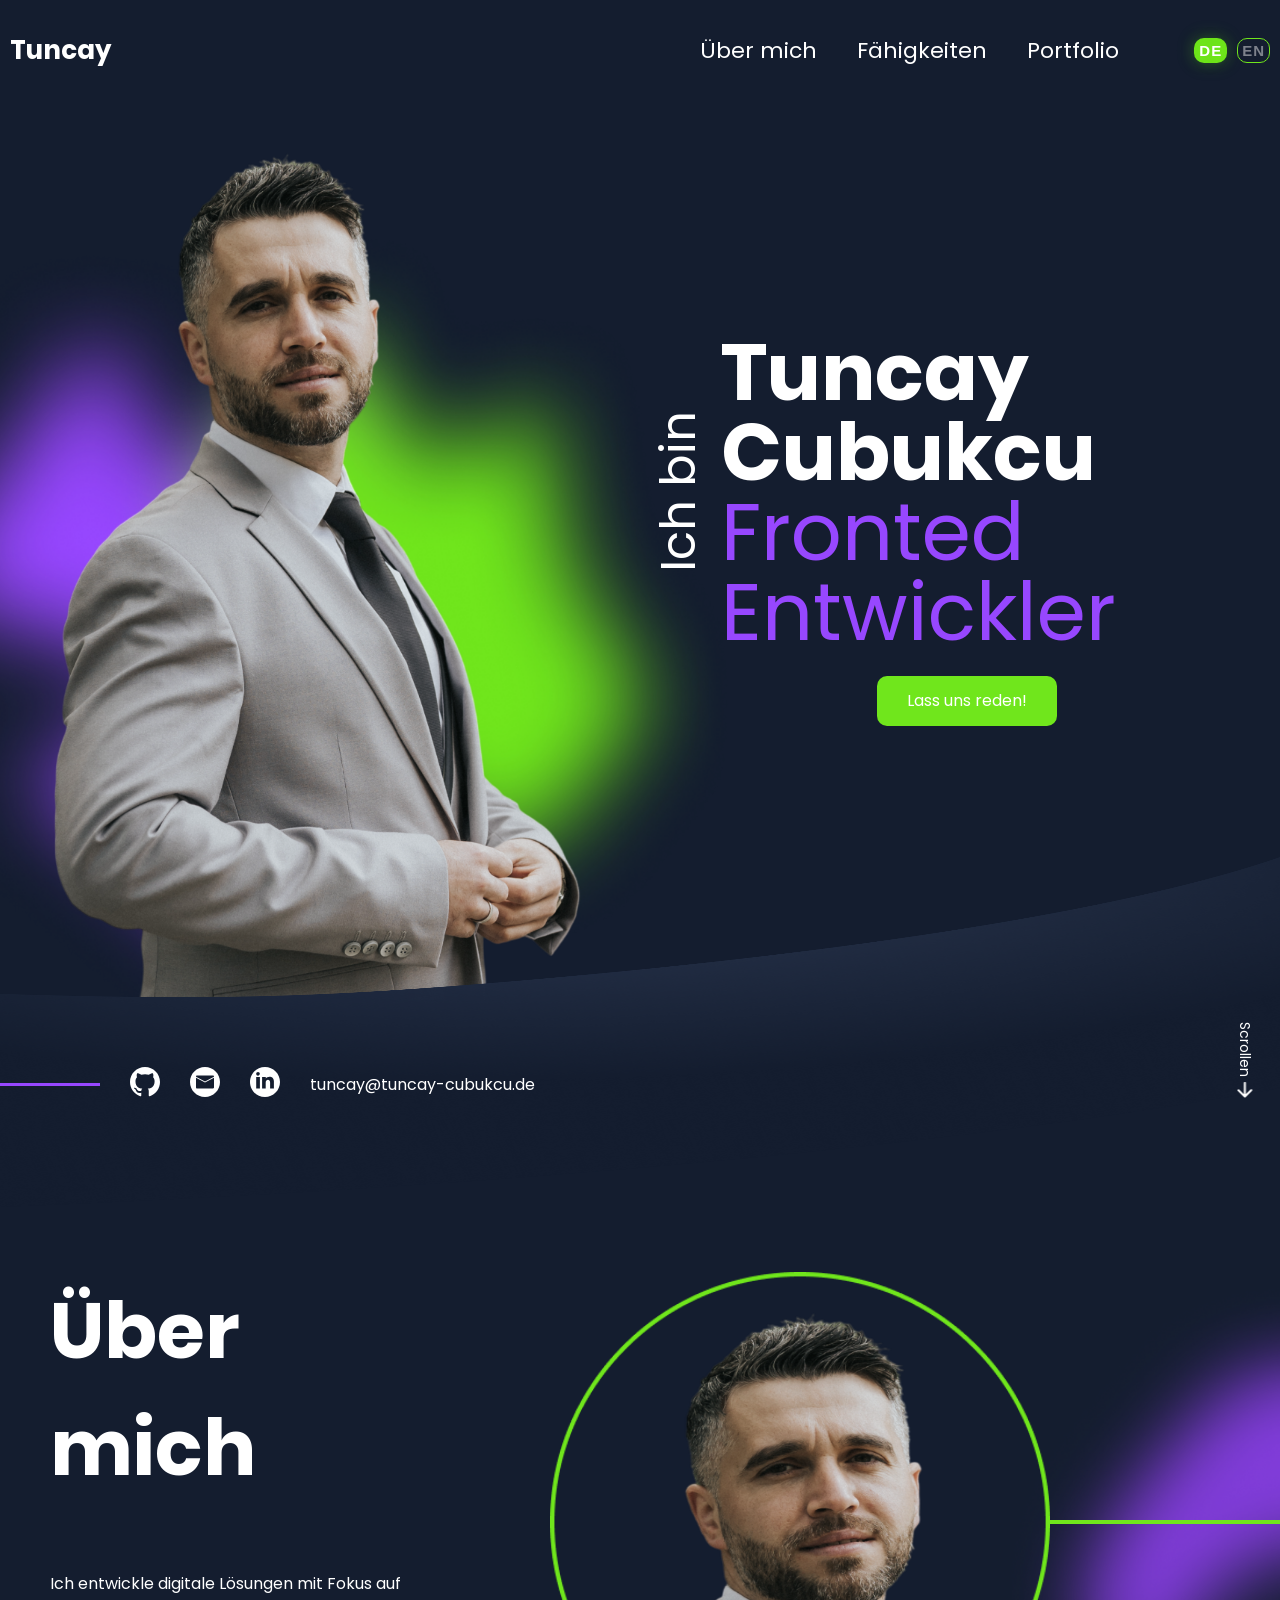
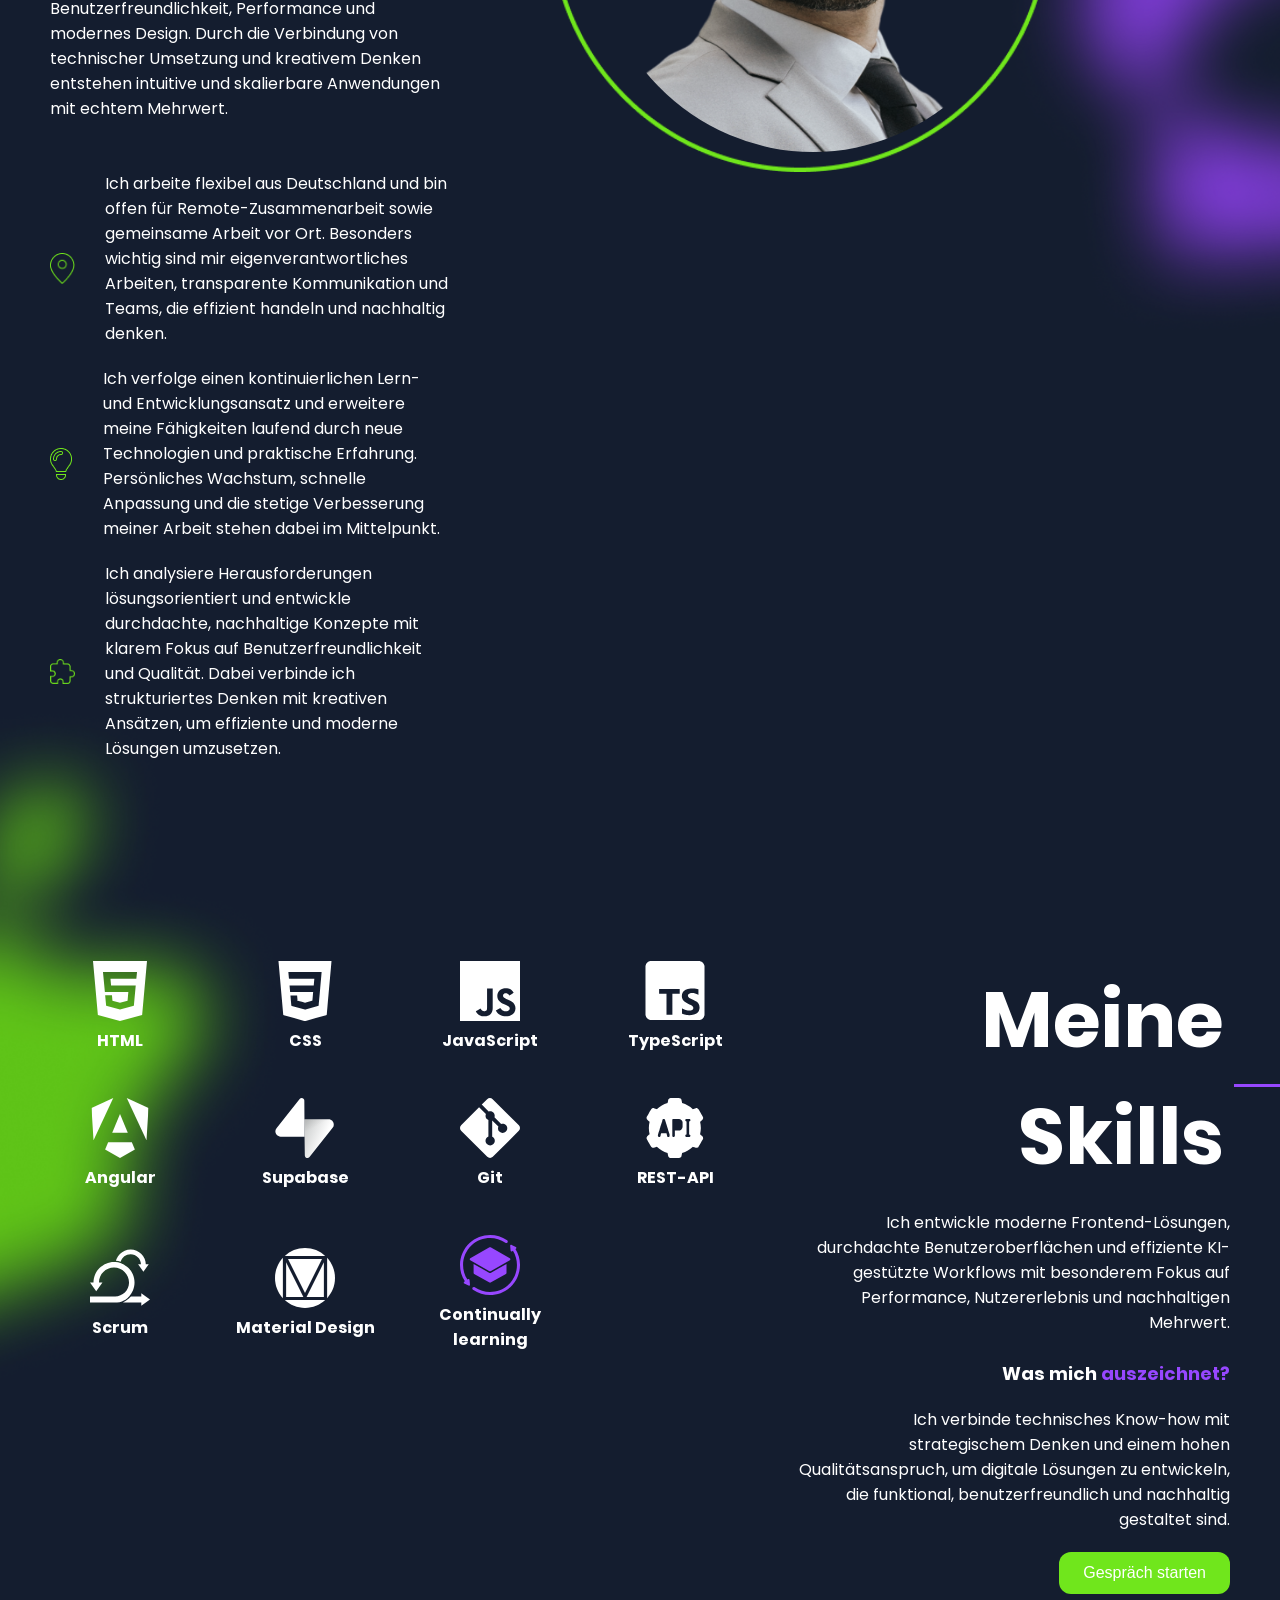
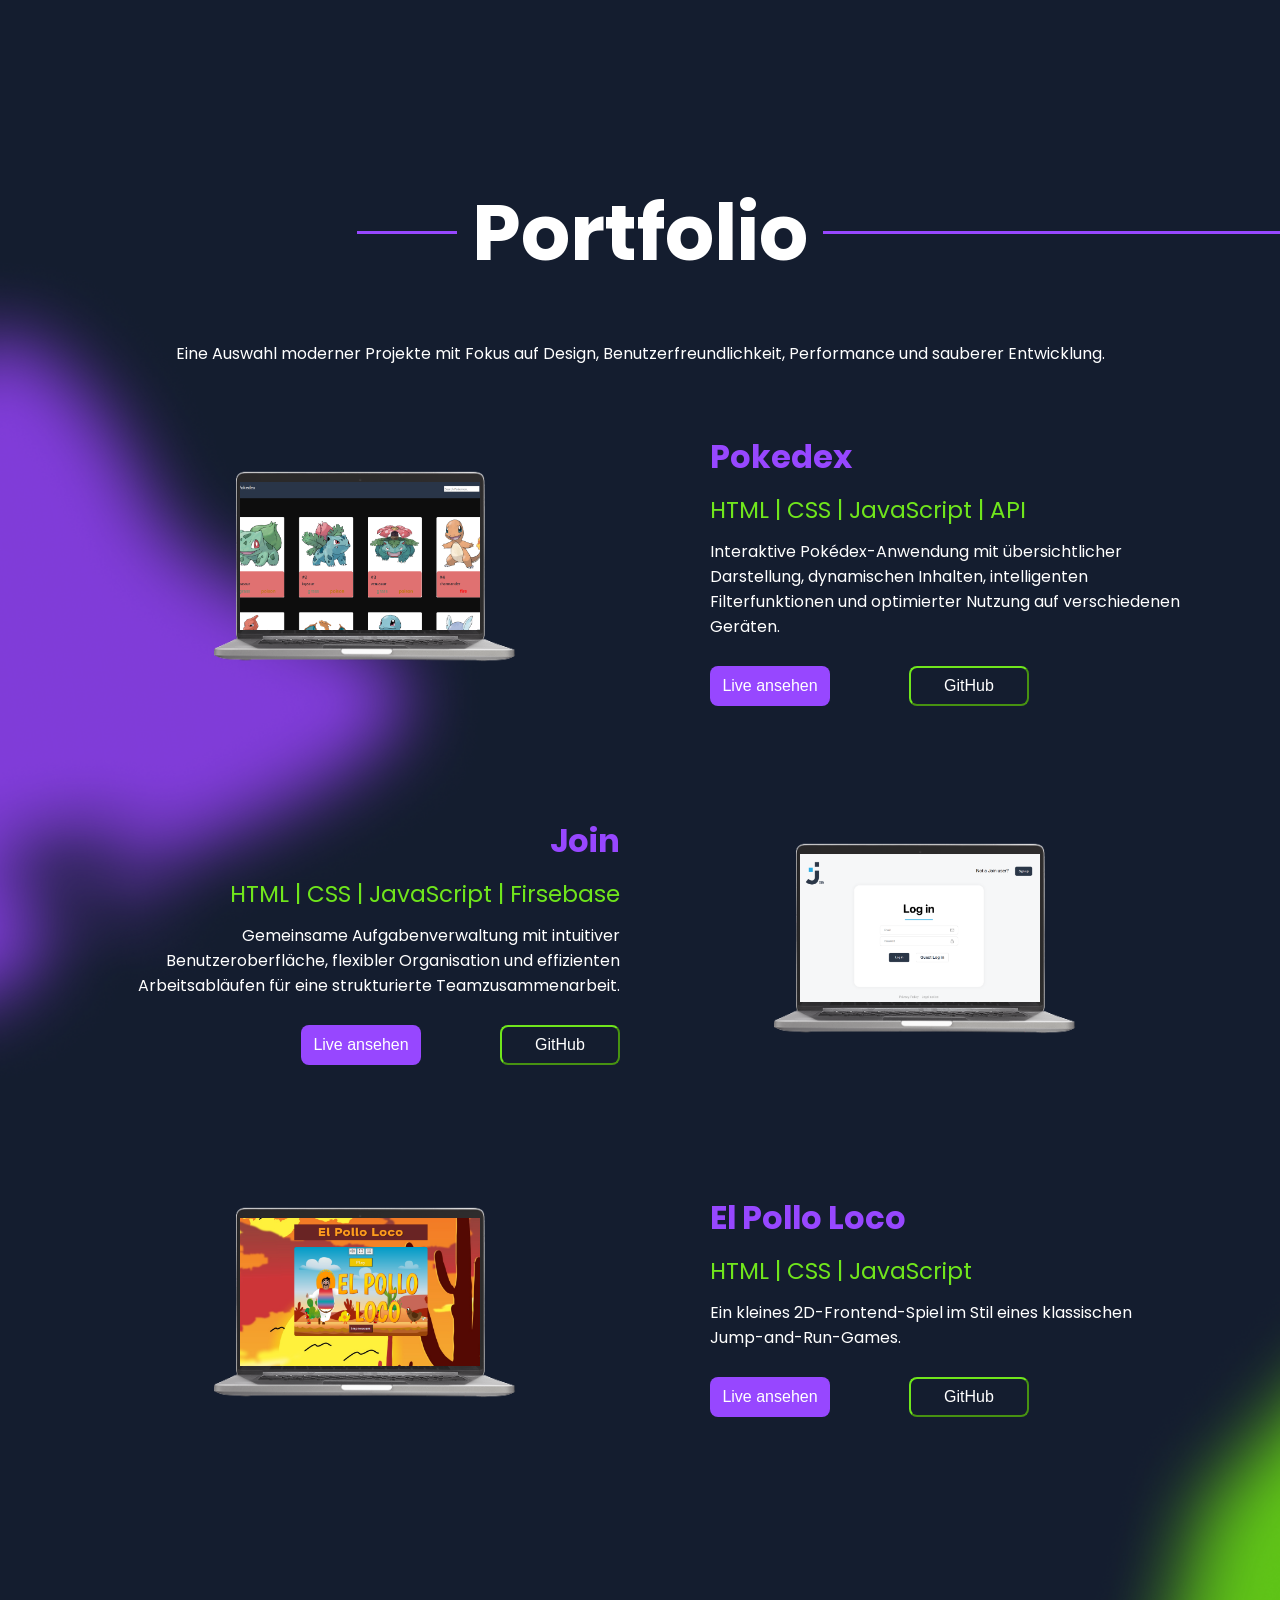
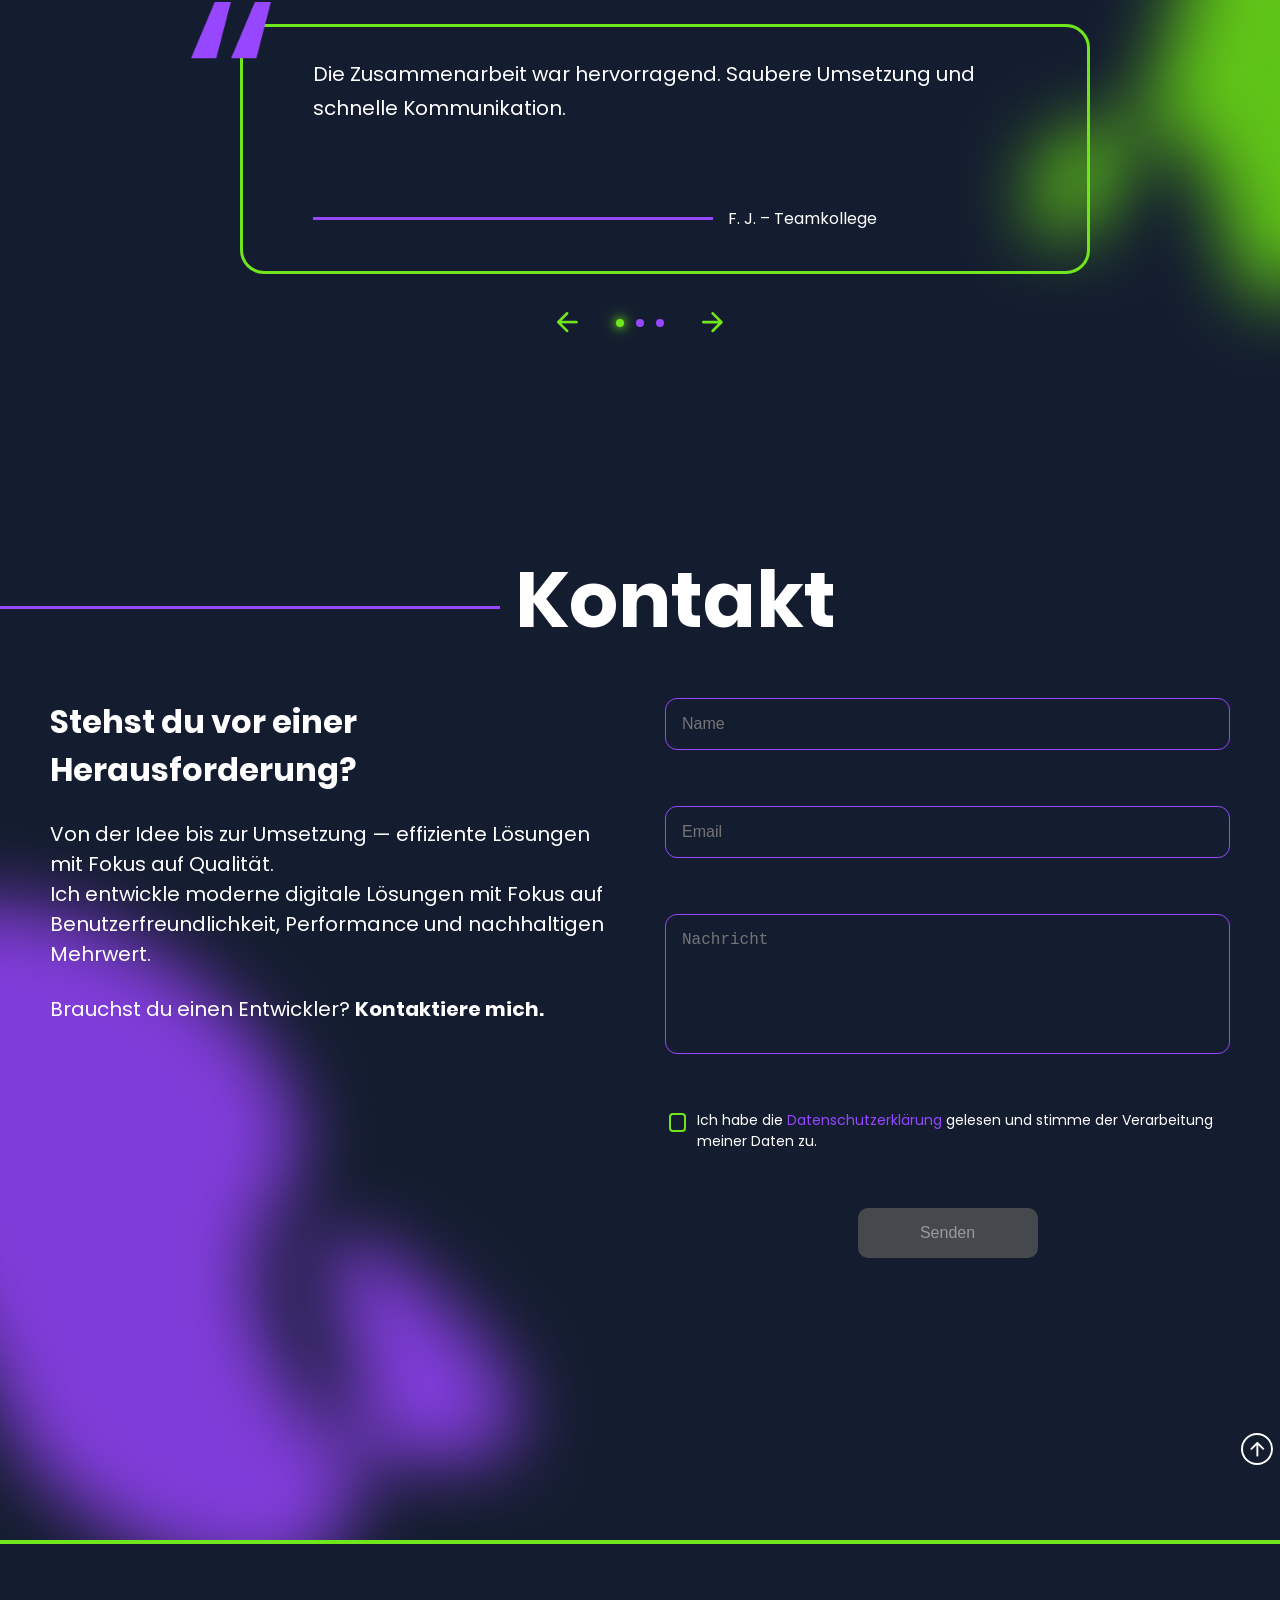
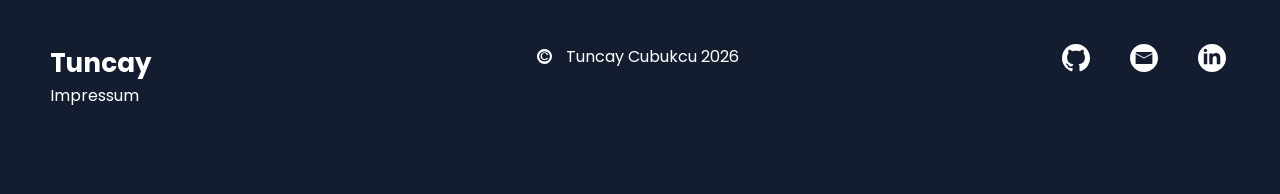
==== index.html @ 68843446 "changed img from png to svg" ====
<!DOCTYPE html>
<html lang="en">
<head>
    <meta charset="UTF-8">
    <meta name="viewport" content="width=device-width, initial-scale=1.0">
    <title>TC | Fronted Developer</title>
    <link rel="icon" href="./assets/img/logo.jpg">
    <link rel="stylesheet" href="./style.css">
    <link rel="stylesheet" href="./css/responsive.css">
    <script src="./script.js" defer></script>
    <script src="./js/validation.js" defer></script>
</head>
<header class="header">
    <div class="layout-first page-no">
        <section class="header-left">
            <a href="/index.html">
                <span href="#main" class="ft-size20">Tuncay</span>
            </a>
        </section>
        <nav class="header-right">
            <ul>
                <li><a data-i18n="nav_about" href="#about"></a></li>
                <li><a data-i18n="nav_skills" href="#skills"></a></li>
                <li><a data-i18n="nav_portfolio" href="#portfolio"></a></li>
            </ul>
            <div class="language-switcher">
                <button class="language-pill is-active" onclick="setLanguage('de', this)" aria-pressed="true">DE</button>
                <button class="language-pill" onclick="setLanguage('en', this)" aria-pressed="false">EN</button>
            </div>
            </nav>
        <nav class="navbar">
            <button class="menu-toggle" id="menuToggle" onclick="openMenu()">☰</button>
        </nav>
        <div class="mobile-menu" id="mobileMenu">
            <button class="close-menu" id="closeMenu" onclick="closeMenu()">✕</button>
            <ul>
                <li><a data-i18n="nav_about" href="#about" onclick="closeMenu()"></a></li>
                <li><a data-i18n="nav_skills" href="#skills" onclick="closeMenu()"></a></li>
                <li><a data-i18n="nav_portfolio" href="#portfolio" onclick="closeMenu()"></a></li>
                <li><a data-i18n="nav_contact" href="#contact" onclick="closeMenu()"></a></li>
                <div class="language-switcher-overlay">
                    <button class="lang-text is-active switcher-menu" onclick="setLanguage('de', this)" aria-pressed="true">DE</button>
                    <span class="lang-sep">/</span>
                    <button class="lang-text switcher-menu" onclick="setLanguage('en', this)" aria-pressed="false">EN</button>
                </div>
            </ul>
        </div>
    </div>
</header>

<body>
    <main id="main">
        <div class="layout-first">
            <section>
                <section id="main" class="first-page">
                    <section class="first-content">
                        <div class="image-wrapper">
                            <img class="my-image front-image" src="./assets/about/potrait.png" alt="background-img">
                        </div>
                    </section>
                    <section class="main-text">
                        <h1 class="first-page-h1">
                            <span class="part1" data-i18n="hero_intro"></span>
                            <div class="main-right">
                            <span class="part2">Tuncay Cubukcu</span>
                            <span class="part3" data-i18n="hero_text"></span>
                            </div>
                        </h1>
                        <div class="display">
                            <a href="#contact" data-i18n="button_talk" class="button display-flex"></a>
                        </div>
                    </section>
                </section>
                <section class="references-line layout-page">
                    <div class="left-side display-flex gap30">
                        <div class="line"></div>
                            <a href="https://github.com/TuncCuDev" title="GitHub - TuncCuDev">
                                <img src="./assets/icon/github-img.svg" alt="GitHub Profil">
                            </a>  
                            <a href="mailto:tuncay@tuncay-cubukcu.de" title="E-Mail an Tuncay">
                                <img src="./assets/icon/mail.img.svg" alt="E-Mail Icon">
                            </a>
                            <a href="https://www.linkedin.com/in/tuncay-cu-89078a415/?skipRedirect=true" title="LinkedIn - Tuncay Cu">
                                <img src="./assets/icon/linkdein.svg" alt="LinkedIn Profil">
                            </a>
                            <p class="white text">tuncay@tuncay-cubukcu.de</p>
                        </div>
                    <a class="scroll-down white">
                        <span data-i18n="scroll_text"></span>
                        <img class="background-shadow" src="./assets/icon/scroll-down.png" alt="Background-image">
                    </a>
                </section>
            </section>
            <section id="next-section" class="next-pages">
                 <img class="pages-img" src="./assets/img/Shadows.png" alt="background-images">
                 <div class="layout-page">
                    <section id="about" class="second-page">
                        <section>
                            <h1 class="headline white" data-i18n="about_me"></h1>
                            <div class="display-flex">
                                <span class="about-span white padding-bt" data-i18n="about_me_text"></span>
                            </div>
                            <div class="display-flex gap30">
                                <img class="about-img" src="./assets/icon/location.png" alt="">
                                <span class="about-span white" data-i18n="about_me_location"></span>
                            </div>
                            <div class="display-flex gap30">
                                <img class="about-img" src="./assets/icon/idee.png" alt="">
                                <span class="about-span white" data-i18n="about_me_workflow"></span>
                            </div>
                            <div class="display-flex gap30">
                                <img class="about-img" src="./assets/icon/problem.png" alt="">
                                <span class="about-span white" data-i18n="about_me_purpose"></span>
                            </div>
                        </section>
                        <section class="second-right">
                            <div class="about-profil">
                                <img class="circle" src="./assets/img/ellipse.png" alt="">
                                <img class="circle potrait-img" src="./assets/about/potrait.2.png" alt="">
                                <img class="width150" src="./assets/img/line for profil.png" alt="">
                            </div>
                        </section>
                    </section>
                    <section id="skills" class="third-page">
                        <section class="image-container">
                            <div class="display-column">
                                <img src="./assets/icon/html14.Icons.svg" alt="HTML-Icon">
                                <span class="icon-span">HTML</span>
                            </div>
                            <div class="display-column">
                                 <img src="./assets/icon/cssLogo.svg" alt="CSS-Icon">
                                 <span class="icon-span">CSS</span>
                            </div>
                            <div class="display-column">
                                <img src="./assets/icon/jsLogo.svg" alt="JS-Icon">
                                <span class="icon-span">JavaScript</span>
                            </div>
                            <div class="display-column">
                                <img src="./assets/icon/typescript.Icons.svg" alt="TypeScript-Icon">
                                <span class="icon-span">TypeScript</span>
                            </div>
                            <div class="display-column">
                                <img src="./assets/icon/angular.Icons.svg" alt="Angular-Icon">
                                <span class="icon-span">Angular</span>
                            </div>
                            <div class="display-column">
                                <img src="./assets/icon/supabase.Icons.svg" alt="Supabase-Icon">
                                <span class="icon-span">Supabase</span>
                            </div>
                            <div class="display-column">
                                <img src="./assets/icon/git.svg" alt="Git-Icon">
                                <span class="icon-span">Git</span>
                            </div>
                            <div class="display-column">
                                <img src="./assets/icon/api.svg" alt="API-Icon">
                                <span class="icon-span">REST-API</span>
                            </div>
                            <div class="display-column">
                                <img src="./assets/icon/scrum.svg" alt="Scrum-Icon">
                                <span class="icon-span">Scrum</span>
                            </div>
                            <div class="display-column">
                                <img src="./assets/icon/materialdesign.svg" alt="Material-Icon">
                                <span class="icon-span">Material Design</span>
                            </div>
                            <div class="display-column no-hover tooltip-item">
                                <img src="./assets/icon/continuer.svg" alt="Cont.-Icon">
                                <span class="icon-span">Continually learning</span>
                                <div class="tooltip-bubble">Aktuell lerne ich React</div>
                            </div>
                        </section>
                        <section class="third-page-right">
                            <div class="skills-container">
                                <h1 class="white skills" data-i18n="my-skills"></h1>
                                <div class="line skills-line"></div>
                            </div>
                            <div class="skills-description project-rights padding">
                                <span class="white project-rights" data-i18n="skills"></span>
                            </div>
                            <div class="skills-box">
                                <div class="container">    
                                    <div class="skill-container">
                                        <span class="white container-first-span" data-i18n-html="skills_question"><span class="violet-color"></span></span>
                                        <span class="white" data-i18n="skills_box"></span>
                                        <button class="green skills-btn white" data-i18n="skills_button" onclick="scrollToContact()"></button>
                                    </div>
                                </div>
                            </div>
                        </section>
                    </section>
                <section id="portfolio" class="fourd-page white">
                    <div class="text-align-center">
                        <div class="grid padding-bt">
                            <div class="line-one"></div>
                            <h1 class="portfolio-subtitle text-align-center">Portfolio</h1>
                            <div class="line-right"></div>
                        </div>
                        <div class="pd-25">
                            <span data-i18n="portfolio_title">Eine Auswahl moderner Projekte mit Fokus auf Design, Benutzerfreundlichkeit, Performance und sauberer Entwicklung.</span>
                        </div>
                    </div>
                    <div class="projects-container">
                        <div class="project-card">
                            <div class="project-left laptop">
                                <img class="laptop-frame" src="./assets/img/laptop.png" alt="Laptop">
                                <img class="laptop-screen project-img" src="./assets/img/pokedex.png" alt="Pokedex-Image">
                            </div>
                            <div class="project-right padding-lt50">
                                <h2 class="violet-color ft-size32">Pokedex</h2>
                                <p class="greenc ft-size23 text-center">HTML | CSS | JavaScript | API</p>
                                <p class="text-center" data-i18n="pokedex_description"></p>
                                <div class="project-buttons">
                                    <a class="padding-right75" href="https://pokedex.tuncay-cubukcu.de/">
                                        <button class="violet button-size border-none white" data-i18n="live_preview"></button>
                                    </a>
                                    <a href="https://github.com/TuncCuDev/projekt-pokedexapi">
                                        <button class="button-size white github-bt">GitHub</button>
                                    </a>
                                </div>
                            </div>
                        </div>
                        <div class="project-card row-reverse project-rights">
                            <div class="project-left laptop">
                                <img class="laptop-frame" src="./assets/img/laptop.png" alt="Laptop">
                                <img class="laptop-screen project-img" src="./assets/img/join.png" alt="Join-Image">
                            </div>
                            <div class="project-right padding-rt50;">
                                <h2 class="violet-color ft-size32">Join</h2>
                                <p class="text-center-re greenc ft-size23">HTML | CSS | JavaScript | Firsebase </p>
                                <p class="text-center-re" data-i18n="join_description"></p>
                                <div class="project-buttons">
                                    <a class="padding-right75" href="https://join.tuncay-cubukcu.de/">
                                        <button class="violet button-size border-none white" data-i18n="live_preview"></button>
                                    </a>
                                    <a href="https://github.com/TuncCuDev/Join" class="no-padding">
                                        <button class="button-size white github-bt">GitHub</button>
                                    </a>
                                </div>
                            </div>
                        </div>
                        <div class="project-card">
                            <div class="project-left laptop">
                                <img class="laptop-frame" src="./assets/img/laptop.png" alt="Laptop">
                                <img class="laptop-screen project-img" src="./assets/img/elpolloloco.png" alt="El-Pollo-Loco-Image">
                            </div>
                            <div class="project-right padding-lt50">
                                <h2 class="violet-color ft-size32">El Pollo Loco</h2>
                                <p class="greenc ft-size23 text-center">HTML | CSS | JavaScript</p>
                                <p class="text-center" data-i18n="pollo_loco_description"></p>
                                <div class="project-buttons">
                                    <a class="padding-right75" href="https://el-pollo-loco.tuncay-cubukcu.de/">
                                        <button class="violet button-size border-none white" data-i18n="live_preview"></button>
                                    </a>
                                    <a href="https://github.com/TuncCuDev/El-Pollo-Loco">
                                        <button class="button-size white github-bt">GitHub</button>
                                    </a>
                                </div>
                            </div>
                        </div>
                    </div>
                </section>
                <section class="testimonial-section">
                    <div class="testimonial-box">
                    <img src="./assets/img/“.png" alt="" class="quote-icon">
                    <p id="testimonialText" class="testimonial-text"></p>
                    <div class="display-start">
                        <div class="line-box"></div>
                        <div id="testimonialAuthor" class="testimonial-author"></div>
                    </div>
                </div>
                <div class="testimonial-navigation">
                    <img src="./assets/icon/arrow_back.png" class="arrow-btn" onclick="prevTestimonial()" aria-label="Vorherige Bewertung" alt="arrow-icon">
                    <div class="dots">
                        <span class="dot active" onclick="showTestimonial(0)"></span>
                        <span class="dot" onclick="showTestimonial(1)"></span>
                        <span class="dot" onclick="showTestimonial(2)"></span>
                    </div>
                    <img src="./assets/icon/arrow_forward.png" class="arrow-btn" onclick="nextTestimonial()" alt="arrow-icon">
                </div>

                </section>
                <section id="contact" class="five-page">
                    <div class="display-flex-start margin-left25">
                        <div class="line width"></div>
                        <h1 class="white pd-right20" data-i18n="contact_title"></h1>
                    </div>
                    <section class="contact-container">
                        <div class="contact-left white">
                            <div class="flex-direction">
                                <span class="contact-span" data-i18n="contact_title1"></span> 
                            </div>
                            <br>
                            <span class="contact-span-answer" data-i18n-html="contact_description"><br></span>
                            <br>
                            <br>
                            <span class="contact-span-answer" data-i18n-html="contact_me"><span class="large-size"></span> </span>
                        </div>
                        <div class="contact-right">
                            <form class="contact-form" id="contactForm" novalidate>
                                <input id="name" type="text" placeholder="Name" oninput="validateForm()" required>
                                <span id="nameError" class="error-message"></span>
                                <input id="email" type="email" placeholder="Email" oninput="validateForm()" required>
                                <span id="emailError" class="error-message"></span>
                                <textarea id="message" data-i18n-placeholder="message_placeholder" placeholder="Nachricht" oninput="validateForm()" required></textarea>
                                <span id="messageError" class="error-message"></span>
                                <div class="checkbox-container white">
                                    <input type="checkbox" class="checkbox-design" id="privacy" required onchange="validateForm()" aria-label="Datenschutzerklärung zustimmen" title="Datenschutzerklärung zustimmen">
                                        <label class="privacy" for="privacy">
                                            <span data-i18n="privacy_text_part1"></span>
                                            <a href="./html/datenschutz.html" class="privacy-link" data-i18n="privacy_text"></a>
                                            <span data-i18n="privacy_text_part2"></span>
                                        </label>
                                </div>
                                <span id="privacyError" class="error-message"></span>
                                <div class="display-flex">
                                    <button id="submitBtn" class="button disabled" type="submit" title="Senden" aria-label="Senden" data-i18n="contact_button">Senden</button>
                                </div>       
                            </form>     
                        </div>  
                    </section>            
                </section>
                <div class="scroll-top" onclick="scrollToTop()">
                    <img src="./assets/icon/scroll-up.svg" alt="Nach oben">
                </div>
            </section> 
            </div>
            <div id="toast" class="toast" data-i18n="toast_message"></div> 
        </div>
    </main>

    <footer class="white footer-line">
        <div class="layout-page">
            <div class="footer">
                <div class="footer-left">
                    <div>
                        <span class="left-ft">Tuncay</span>
                    </div>
                    <a href="./html/impressum.html" class="white impressum-link d_none_re" data-i18n="legal_notice"></a>
                </div>
                <div class="footer-center">
                    <div class="copyright-circle">©</div>
                    <span class="white">Tuncay Cubukcu 2026</span>
                </div>
                <div class="footer-right">
                    <a href="https://github.com/TuncCuDev" title="GitHub - TuncCuDev" aria-label="GitHub - TuncCuDev">
                        <img src="./assets/icon/github-img.svg" alt="GitHub icon">
                    </a>  
                    <a href="mailto:tuncay@tuncay-cubukcu.de" title="Send email" aria-label="Send email">
                        <img src="./assets/icon/mail.img.svg" alt="Email icon">
                    </a>
                    <a href="https://www.linkedin.com/in/tuncay-cu-89078a415/?skipRedirect=true" title="LinkedIn - Tuncay Cubukcu" aria-label="LinkedIn - Tuncay Cubukcu">
                        <img src="./assets/icon/linkdein.svg" alt="LinkedIn icon">
                    </a>
                </div>
                <div>
                    <a href="./html/impressum.html" class="white impressum-link display_re" data-i18n="legal_notice"></a>
                </div>
            </div>
        </div>
    </footer>   
</body>
</html>
---- style.css ----
@font-face {
    font-family: 'Poppins';
    src: url('./assets/fonts/Poppins-Regular.ttf') format('truetype');
    font-weight: 400;
    font-style: normal;
}

@font-face {
    font-family: 'Poppins';
    src: url('./assets/fonts/Poppins-Bold.ttf') format('truetype');
    font-weight: 700;
    font-style: normal;
}

* {
    box-sizing: border-box;
}

html, body {
    font-family: 'Poppins', sans-serif;
    font-weight: 400;
    margin: 0;
    padding: 0;
    width: 100%;
    scroll-behavior: smooth;
}

body.no-scroll {
    overflow: hidden;
}

.page-wrapper {
    width: 100%;
    max-width: 1440px;
    margin: 0 auto;
    padding: 0 32px;
    box-sizing: border-box;
}

.header {
    background-color: #141D2F;
    position: sticky;
    top: 0;
    width: 100%;
    z-index: 1000;
    height: 100px;
    display: flex;
}

.header-left {
    color: white;
    font-weight: bold;
}

.ft-size20 {
    font-size: 26px;
    transition: all 0.2s ease;
}

.ft-size20:hover {
    cursor: pointer;
    transform: scale(1.1);
    opacity: 0.8;
}

.header-right ul{
    display: flex;
    justify-content: space-evenly;
    gap: 40px;
    list-style: none;
}

a {
    color: #FFFFFF;
    font-size: 14px;
    text-decoration: none !important;
}

.header-right a {
    font-size: 22px;
}

.language-switcher {
    display: flex;
    align-items: center;
    gap: 10px;
}

.nav-link.active {
    color: #3DCFB6; 
}

.language-pill {
    padding: 3px 4px;
    border-radius: 10px;
    border: 1px solid #70E61C;
    background: rgb(20 29 47);
    color: rgba(255,255,255,0.45);
    font-size: 15px;
    font-weight: 700;
    letter-spacing: 1px;
    cursor: pointer;
    transition: all 0.3s ease;

}

.language-pill:hover {
    border-color: rgba(112,230,28,0.35);
    box-shadow: 0 0 14px rgba(112,230,28,0.15);
}

.language-pill.is-active {
    color: #FFFFFF;
    background: #70E61C;
    border-color: rgba(112,230,28,0.6);
    text-shadow:0 0 8px rgba(112,230,28,0.9),0 0 18px rgba(112,230,28,0.5);
    box-shadow:0 0 18px rgba(112,230,28,0.25);
}

.language-switcher-overlay {
    display: flex;
    align-items: center;
    gap: 6px;
    color: white;
}

.lang-text {
    background: none;
    border: none;
    padding: 0;
    margin: 0;
    color: #757575;
    font-size: 16px;
    cursor: pointer;
    transition: 0.2s ease;
}

.lang-text.is-active {
    color: #70E61C;
    font-weight: bold;
}

.lang-sep {
    color: #757575;
}

.pages-img {
    position: absolute;
    left: 50%;
    transform: translateX(-50%);
    width: 100%;
    height: 100%;
    filter: brightness(85%);
}

.background-shadow{
    position: absolute;
    left: 50%;
    transform: translateX(-50%);
    z-index: 1;
    margin-top: 5px;
}

nav {
    display: flex;
    gap: 75px;
}

.layout-first {
    background-color: #141D2F;
    margin: 0 auto;
    box-sizing: border-box;
}

.layout-page {
    max-width: 1440px;
    margin: 0 auto; 
    position: relative;
    z-index: 1;
}

.page-no {
    display: flex;
    justify-content: space-between;
    padding: 0 10px;
    align-items: center;
    max-width: 1440px;
    width: 100%;
}

.first-page {
    min-height: 100vh;
    position: relative;
    width: 100%;
    display: flex;
    align-items: center;
    justify-content: center;
}

.first-content {
    display: flex;
    align-items: center;
    justify-content: space-between;
    padding: 0 32px;
    box-sizing: border-box;
}

.first-content,
.main-text {
    position: relative;
}

.main-text {
    display: flex;
    flex-direction: column;
    gap: 24px;
    margin-bottom: 250px;
}

.my-image {
    height: 400px;
    z-index: 2;
    position: relative;
}

.part2,
h1, 
h2,
.contact-span {
    font-weight: bold;
}

.image-wrapper {
    position: relative;
    width: fit-content;
    overflow: visible;
}

.image-wrapper img {
    position: relative;
    z-index: 1;
}

.image-wrapper::before {
    content: "";
    position: absolute;
    top: 50%;
    left: 50%;
    width: 140%;
    height: 140%;
    transform: translate(-50%, -50%);
    background: url("./assets/img/Photo shadows.png") no-repeat center;
    background-size: contain;
    z-index: 0;
    pointer-events: none;
}

.front-image {
    margin-bottom: 200px;
    position: relative;
    z-index: 10;
    left: 0px;
    height: 900px;
}

.display {
    display: flex;
    justify-content: center;
    width: 100%;
}

.part1, .part2, .part3 {
    margin: 0;
    line-height: 1;
}

.part1 {
    writing-mode: vertical-lr;
    transform: rotate(180deg);
    font-size: 48px;
    color: #FFFFFF;
    font-weight: 200;
}

.part2 {
    font-size: clamp(28px, 9vw, 80px);
    font-weight: bold;
    color: #FFFFFF;
}

.part3 {
    font-size: clamp(28px, 9vw, 80px);
    font-weight: 400;
    color: rgba(151, 71, 255, 1);
}

.first-page-h1 {
    position: relative;
    display: flex;
    align-items: center;
    gap: 18px;
    margin: 0;
    font-size: 70px;
}

.button {
    background-color: #70E61C;
    color: #FFFFFF;
    width: 180px;
    height: 50px;
    border-radius: 10px;
    cursor: pointer;
    border: none;
    font-size: 16px;
    transition: 0.2s ease;
}

.button:hover {
    transform: scale(1.05);
    background-color: rgba(151, 71, 255, 1);
}

.button.disabled {
    background-color: #5b5b5b;
    color: #cfcfcf;
    cursor: not-allowed;
    opacity: 0.7;
}

.button.active {
    background-color: #70E61C;
    color: black;
    cursor: pointer;
    box-shadow:0 0 12px rgba(112,230,28,0.5),0 0 22px rgba(112,230,28,0.25);
}

.button.active:hover {
    transform: translateY(-2px);
}

.main-right {
    display: flex;
    flex-direction: column;
    line-height: 1;
}

.first-page::after {
    content: "";
    position: absolute;
    left: 0;
    bottom: 0;
    width: 100%;    
    background: url("./assets/icon/Vector.png") no-repeat center bottom;
    background-size: 100% 100%;
    z-index: 99;
    height: 350px;
}

.line,
.line-second,
.line-one {
    background-color: #9747FF;
    width: 100px;
    height: 3px;
    justify-self: end;
}

.line-right {
    height: 3px;
    background: #9747FF;
    align-self: center;
    width: 100%;
}

.padding-rt50 {
    padding-right: 50px
}

.padding-lt50 {
    padding-left: 50px;
}

.flex-direction {
    align-items: center;
    display: flex;
}

.padding-right75 {
    padding-right: 75px;
}

.references-line {
    bottom: 150px;
    display: flex;
    justify-content: space-between;
    z-index: 999;
}

.display-flex {
    display: flex;
    justify-content: center;
    align-items: center;
}

.grid {
    display: grid;
    grid-template-columns: 1fr auto 1fr;
    align-items: center;
    width: 100%;
    gap: 15px;
    padding-bottom: 30px;
}

.gap30 {
    gap: 30px;
}

.white {
    color: #FFFFFF;
}

.scroll-down {
    position: relative;
    writing-mode: vertical-lr;
    writing-mode: vertical-lr;
    right: 0;
    bottom: 35px;
    margin-right: 25px;

}

.text {
    font-weight: 400;
    font-size: medium;
    font-size: 16px;
}

.headline {
    position: relative;
    padding-bottom: 50px;
}

.second-page {
    padding-left: 50px;
    position: relative;
    z-index: 2;
    align-items: flex-start;
    display: flex;
    gap: 100px;
    padding-top: 10px;
}

.about-img {
    height: autp;
    width: 25px;
}

.about-span {
    padding-bottom: 20px;
    max-width: 500px;
    width: 100%;
}

.circle {
    height: 500px;
}

.about-profil {
    display: flex;
    justify-content: center;
    align-items: center;
    position: relative;
}

.potrait-img {
    position: absolute;
    top: 51%;
    left: 36%;
    transform: translate(-50%, -50%);
    border-radius: 50%;
    width: 60%;
    height: 90%;
    z-index: 1;
}

.second-right {
    display: flex;
    flex-direction: column;
    justify-content: center;
}

.width150 {
    width: 230px;
}
    
.padding-bt {
    padding-bottom: 50px;
}

.third-page {
    padding-left: 50px;
    position: relative;
    justify-content: space-between;
    align-items: flex-start;
    padding-top: 200px;
    display: flex;
    gap: 50px;
}

.container {
    display: flex;
    justify-content: center;
    align-items: center;
    padding-top: 25px;
}

.skill-container {
    display: flex;
    flex-direction: column;
    gap: 20px;
}

.skills-box {
    text-align: right;
    padding-right: 50px;
}

.skills-box .container .skill-container button {
    width: auto;
    max-width: 250px;
}

.skill-container button:hover {
    background-color: rgba(151, 71, 255, 1);
}

.skills-btn {
    display: inline-block;
    width: auto;
    padding: 12px 24px;
    border-radius: 12px;
    border: none;
    cursor: pointer;
    font-size: 16px;
}

.skill-container button {
    align-self: flex-end;
}

.skill-container button:hover {
    transform: scale(1.10);
}

.container-first-span {
    font-size: 18px;
    font-weight: bolder;
}

.green {
    background-color: #70E61C;
}

.greenc {
    color: #70E61C;
}

.violet {
    background-color: rgba(151, 71, 255, 1);
}

.violet-color {
    color: rgba(151, 71, 255, 1);
}

.image-container {
    display: grid;
    grid-template-columns: repeat(4, 1fr);
    gap: 45px;
}

.image-container img {
    transition: transform 0.3s ease;
    cursor: pointer;
    width: 60px;
    height: 60px;
}

.image-container img:hover {
    transform: scale(1.15);
}

.third-page-right {
    width: min(600px, 100%);
}

.skills-container {
    display: flex;
    justify-content: flex-end;
    align-items: center;
    text-align: right;
    gap: 10px;
}

.skills-line {
    position: relative;
    width: 50px;
}

.padding {
    padding-right: 50px;
}

h1 {
    margin-block-start: 0;
    margin-block-end: 15px;
    font-size: 78px;
}

.fourd-page {
    position: relative;
    padding-top: 200px;
}

.project-img {
    height: 140px;
    width: 260px;
}

.project-card {
    display: grid;
    grid-template-columns: 1fr 1fr;
    align-items: center;
    justify-content: center;
    gap: 40px;
    padding: 40px 100px;
}

.project-card:nth-child(even) .project-left {
    order: 2;
}

.project-card:nth-child(even) .project-right {
    order: 1;
}

.project-left,
.project-right {
    width: 100%;
    box-sizing: border-box;
}

.project-left {
    display: flex;
    justify-content: center;
    align-items: center;
}

.project-right {
    display: flex;
    flex-direction: column;
    justify-content: center;
    align-items: left;
    gap: 12px;
}

.grid h1 {
    margin: 0;
}

.project-buttons {
    margin-top: auto;
    padding-top: 15px;
}

.text-align-center {
    text-align: center;
}

.portfolio-title {
    padding-top: 25px;
}

.portfolio-subtitle {
    margin: 0;
    white-space: nowrap;
    text-align: center;
}

.button-size {
    font-size: 16px;
    height: 40px;
    width: 120px;
    border-radius: 8px ;
}

.border-none {
    border: none !important;
}

.button:hover {
    transform: scale(1.05);
}

.button-size:hover {
    cursor: pointer;
    background-color: #70E61C;
}

.five-page {
    position: relative;
    padding-top: 200px;
    padding-bottom: 150px;
}

.display-flex-start {
    gap: 15px;
    display: flex;
    justify-content: flex-start;
    align-items: center;
    text-align: left;
}

.width {
    width: 500px;
}

.contact-form {
    display: flex;
    flex-direction: column;
    gap: 20px;
}

.contact-form textarea {
    min-height: 140px;
    resize: none;
}

.contact-form input,
.contact-form textarea {
    border-radius: 12px;
    background: transparent;
    border: 1px solid rgba(151, 71, 255, 1);
    padding: 16px;
    color: white;
    font-size: 16px;
    transition: 0.2s ease;
    margin-bottom: 0;
}

.contact-form input.input-valid,
.contact-form textarea.input-valid {
    border: 1px solid #70E61C !important;
    box-shadow: 0 0 8px rgba(112, 230, 28, 0.5) !important;
}

.contact-form input.input-error,
.contact-form textarea.input-error {
    border: 1px solid #ff3b30 !important;
    box-shadow: 0 0 8px rgba(255, 59, 48, 0.5) !important;
}

.contact-form input:hover,
.contact-form textarea:hover {
    border-color: #70E61C;
    cursor: pointer;
}

.contact-container {
    display: flex;
    align-items: start;
    gap: 50px;
    padding: 25px 50px;
}

.contact-left,
.contact-right {
    width: 50%;
}

.field {
    position: relative;
    margin-bottom: 20px;
}

.privacy {
    font-size: 14px;
}

.contact-span {
    font-size: 32px;
    font-weight: 600;
}

.contact-span-answer {
    font-size: 20px;
    font-weight: 500;
}

.large-size {
    font-weight: 700;
}

.footer-line {
    border-top: 4px solid rgba(112, 230, 28, 1);
    width: 100%;
}

.footer {
    max-width: 1440px;
    display: flex;
    justify-content: space-between;
    align-items: flex-start;
    padding: 100px 50px;
   
    color: white;
    position: relative;
    height: 250px;
}

footer {
    background-color: #141D2F;
}


.left-ft {
    font-weight: 700;
    font-size: 26px;
}

.footer-left,
.footer-center,
.footer-right {
    width: 33%;
}

.footer-left {
    display: flex;
    flex-direction: column;
}

.footer-left a {
    text-decoration: none;
}

.privacy-link {
    position: relative;
    display: inline-block;
    color: rgba(151, 71, 255, 1);
    text-decoration: none;
}

.privacy-link::after {
    content: "";
    position: absolute;
    left: 0;
    bottom: -1px;
    width: 100%;
    height: 1px;
    background-color: rgba(151, 71, 255, 1);
    opacity: 0;
}

.privacy-link:hover::after {
    opacity: 1;
}

.footer-left a, .impressum-link {
    position: relative;
    text-decoration: none;
}

.footer-left a::after,
.impressum-link::after {
    content: "";
    position: absolute;
    left: 7%;
    bottom: -3px;
    transform: translateX(-50%);
    width: 0%;
    height: 2px;
    background-color: #70E61C;
}

.footer-left a:hover::after,
.impressum-link:hover::after {
    width: 15%;
}

.footer-center {
    display: flex;
    justify-content: center;
    align-items: center;
    gap: 14px;
}

.footer-left-wrapper {
    display: flex;
    flex-direction: column;
    gap: 10px;
}

.impressum-link {
    font-size: 16px;
}

.copyright-circle {
    width: 15px;
    height: 15px;
    border: 2px solid white;
    border-radius: 50%;
    display: flex;
    justify-content: center;
    align-items: center;
    color: white;
    font-size: 18px;
}

.footer-right {
    display: flex;
    justify-content: flex-end;
    gap: 40px;
}

.footer-right img {
    width: 28px;
    height: 28px;
    cursor: pointer;
    transition: 0.2s ease;
}

.footer-right img:hover,
.left-side a:hover img  {
    transform: scale(1.5);
}

.next-pages {
    position: relative;
    width: 100%;
    overflow: hidden;
    padding-bottom: 75px;
}

.privacy-page {
    width: 100%;
    max-width: 1440px;
}

.text-decoration {
    color: rgba(151, 71, 255, 1);
    text-decoration: none;
    transition: 0.2s ease;
}

.privacy-page h1 {
    font-size: 64px;
    text-align: center;
}

.section_head {
    font-size: 28px;
    font-weight: 700;
    margin-bottom: 20px;
    margin-block-end: 0px;
}

.section_container {
    margin-block-end: 0px;
}

.section_container ul {
    padding-left: 24px;
}

.mail-link:hover {
    text-decoration: underline;
}

.back-home-btn img {
    width: 32px;
    height: 32px;
    object-fit: contain;
}

.back-home-btn {
    position: absolute;
    top: 30px;
    right: 30px;
    width: 60px;
    height: 60px;
    display: flex;
    justify-content: center;
    align-items: center;
    background: #9747FF;
    border-radius: 50%;
    transition: 0.3s;
}

.back-home-btn:hover {
    transform: scale(1.1);
}

.privacy-main {
    width: 100%;
    min-height: 100vh;
    display: flex;
    flex-direction: column;
    align-items: center;
    padding: 80px 20px;
    background-color: #141D2F;
    color: #FFFFFF;
}

.impressum-block h2 {
    margin-block-end: 0em;
    font-size: 28px;
}

.mail-link:hover {
    text-decoration: underline;
}

.navbar {
    display: none;
}

.mobile-menu {
    position: fixed;
    inset: 0;
    background: #4D4D4D;
    display: flex;
    flex-direction: column;
    justify-content: center;
    align-items: center;
    opacity: 0.5;
    visibility: hidden;
    transition: all 0.3s ease;
    z-index: 9999;
}

.mobile-menu.active {
    opacity: 1;
    visibility: visible;
}

.mobile-menu ul {
    list-style: none;
    padding: 0;
    margin: 0;
    display: flex;
    flex-direction: column;
    gap: 24px;
}

.mobile-menu a {
    color: white;
    text-decoration: none;
    font-size: 23px;
}

.mobile-menu a:hover {
    color: #70E61C;
}

ul li a {
    position: relative;
    color: white;
    text-decoration: none;
    transition: color 0.3s ease;
}

ul li a.active {
    color: #70E61C;
}

ul li a::after {
    content: "";
    position: absolute;
    left: 0;
    bottom: -6px;
    width: 0;
    height: 2px;
    background: #9747FF;
    transition: width 0.3s ease;
}

ul li a.active::after {
    width: 50%;
    height: 3px;
    border-radius: 5px;
}

.close-menu {
    position: absolute;
    top: 30px;
    right: 30px;
    background: none;
    border: none;
    color: white;
    font-size: 32px;
    cursor: pointer;
}

.header-right a {
    color: white;
    text-decoration: none;
    transition: color 0.3s ease;
}

.header-right a:hover,
.header-right a.active {
    color: #70E61C;
}

.checkbox-design {
    -webkit-appearance: none !important;
    appearance: none !important;
    width: 20px;
    height: 19px;
    border: 2px solid #70E61C !important; 
    border-radius: 4px !important;
    background: transparent !important;
    cursor: pointer;
    position: relative;
    font-size: 12px !important;
    padding: 0px !important;
}

.checkbox-design:checked::after {
    content: "✔";
    position: absolute;
    left: 50%;
    top: 50%;
    transform: translate(-50%, -55%);
    color:#70E61C;
    font-size: 16px; 
    font-weight: bold;
    line-height: 1;
}

.checkbox-container {
    display: flex;
    gap: 8px;
}

#toast {
    position: fixed;
    bottom: 50px;
    right: 50px;
    background: white;
    color: black;
    border: 1px solid #ccc;
    padding: 10px 15px;
    border-radius: 8px;
    transform: translateX(300px);
    opacity: 0;
    transition: all 0.5s ease;
    z-index: 99999;
}

#toast.show {
    transform: translateX(0);
    opacity: 1;
}

.d_none {
    display: none !important;
}

.scroll-top {
    width: 32px;
    height: 32px;
    border: 2px solid white;
    border-radius: 50%;
    display: flex;
    justify-content: center;
    align-items: center;
    cursor: pointer;
    margin-left: auto; 
    margin-right: 7px;
}

.scroll-top:hover {
    border-color: #70E61C;
}

.scroll-top:hover img {
    filter: brightness(0) saturate(100%) invert(67%) sepia(83%) saturate(420%) hue-rotate(65deg);
}

.scroll-top img {
    width: 15px;
    height: 15px;
}

#about {
    scroll-margin-top: 200px;
}

#skills {
    margin-top: -20px;
}

#portfolio {
    margin-top: -20px;
}

.back-button {
    display: none;
    align-self: flex-end;
}

.back-button:hover {
    border-color: #70E61C;
}

.back-button:hover img {
    filter: brightness(0) saturate(100%) invert(67%) sepia(83%) saturate(420%) hue-rotate(65deg);
    margin-right: 5px;
}

.back-button img {
    margin: 15px 9px;
    width: 35px;
    height: 35px;
}

.testimonial-section {
    max-width: 800px;
    margin: 0 auto;
    padding-top: 150px;
}

.testimonial-box {
    position: relative;
    padding: 30px 70px;
    border: 3px solid #70E61C;
    border-radius: 24px;
    color: white;
    width: clamp(245px, 75vw, 850px);     
    height: 250px;    
    overflow: visible; 
    margin: 0 auto;
}

.quote-icon {
    position: absolute;
    top: -25px;
    left: -52px;
    width: 80px;
    height: auto;
    z-index: 2;
}

.testimonial-text {
    padding-bottom: 100px;
    font-size: 20px;
    line-height: 1.7;
}

.testimonial-author {
    justify-content: start;
    display: flex;
    align-items: center;
    gap: 15px;
}

.testimonial-navigation {
    display: flex;
    justify-content: center;
    align-items: center;
    gap: 30px;
    margin-top: 30px;
}

.arrow-btn {
    background: transparent;
    border: 2px solid transparent;
    color: #70E61C;
    font-size: 28px;
    cursor: pointer;
    padding: 6px;
}

.arrow-btn:hover {
    border-color: #70E61C;
    border-radius: 50%;
}

.dots {
    display: flex;
    gap: 12px;
}

.dot {
    width: 8px;
    height: 8px;
    border-radius: 50%;
    background: #9747FF;
}

.dot.active {
    background: #70E61C;
    box-shadow:0 0 8px #70E61C, 0 0 16px #70E61C;
}

.line-box {
    width: 400px;
    height: 3px;
    background-color: #9747FF;
    padding-right: 5px;
}

.display-start {
    position: absolute;
    display: flex;
    justify-content: start;
    align-items: center;
    gap: 15px;
    bottom: 40px;
}

.ft-size23 {
    font-size: 23px;
}

.ft-size32 {
    font-size: 32px;
    margin-block-end: 0em;
}

p {
    margin-block-start: 0px;
    margin-block-end: 0px;
}

.github-bt {
    background-color: #141d2f;
    border-color: #70E61C;
}

.row-reverse {
    flex-direction: row-reverse;
}

.no-padding {
    padding-right: 0 !important;
}

.project-rights {
    text-align: right;
}

.project-right-button {
    text-align: right !important;
}

.laptop {
    position: relative;
    width: 100%;
    max-width: 5200px;
}

.laptop-frame {
    width: 100%;
    display: block;
}

.laptop-screen {
    position: absolute;
    top: 24%;
    left: 27%;
    width: 46%;
    height: 52%;
    object-fit: cover;
}

.error-message {
    color: #E61C40;
    font-size: 12px;
    display: block;
    margin-top: 4px;
    min-height: 12px;
    line-height: 12px;
}

.display-column {
    position: relative;
    display: flex;
    flex-direction: column;
    justify-content: center;
    align-items: center;
    gap: 7px;
    width: 140px;
}

.icon-span {
    font-weight: bold;
    color: #FFFFFF;
    text-align: center;
}

.display-column img {
    display: block;
    transform: translateY(0) scale(1);
}

.display-column:hover img {
    animation: upDown 0.6s ease;
}

.no-hover img {
    transform: none !important;
    transition: none !important;
}

.display-column.no-hover:hover img {
    transform: none !important;
}

.tooltip-item { 
    position: relative; 
    display: flex; flex-direction: 
    column; 
    align-items: center; 
} 

.tooltip-bubble { 
    position: absolute; 
    bottom: 100%; left: 50%;
    transform: translateX(-50%) translateY(10px); 
    background: #ffffff; 
    color: #000; 
    padding: 6px 10px; 
    border-radius: 8px; 
    font-size: 16px; 
    height: 75px; 
    width: 150px; 
    white-space: normal; 
    opacity: 1; 
    visibility: hidden; 
    transition: 0.3s ease; 
    pointer-events: none;
} 

.tooltip-item:hover .tooltip-bubble {
    opacity: 1; 
    visibility: visible; 
    transform: translateX(-50%) translateY(-10px);
} 

.tooltip-bubble::after {
    content: "";
    position: absolute;
    top: 100%;
    left: 50%;
    transform: translateX(-50%);
    width: 0;
    height: 0;
    border-left: 10px solid transparent;
    border-right: 10px solid transparent;
    border-top: 10px solid #ffffff;
}

.display_re {
    display: none;
}

#contactForm {
    scroll-margin-top: 300px;
}

@keyframes upDown {
    0% {
        transform: translateY(0) scale(1);
    }
    50% {
        transform: translateY(-15px) scale(1);
    }
    100% {
        transform: translateY(0) scale(1);
    }
}
---- css/responsive.css ----
@media (max-width: 1275px) {
    .first-page {
        flex-direction: column;
    }

    .main-right {
        gap: 10px;
    }

    .main-text {
        position: relative;
        transform: translateY(40px);
            z-index: 100;
    }

    .front-image {
        margin-bottom: 0px;
    }

    .image-wrapper::before {
        top: -180px;
        left: 50%;
        width: clamp(100%, 70vw, 180%);
        height: 150%;
    }

    .button {
        width: 150px;
    }

    .first-page::after {
        bottom: clamp(245px, 30vw, 350px);
    }
}

@media (max-width: 1150px) {
    .third-page {
        display: flex;
        flex-direction: column;
        justify-content: center;
        align-items: center;
        padding-top: 0px;
    }

    .third-page-right {
        display: contents;
    }
    
    .skills-container {
        justify-content: flex-start;
        order: 1;
    }

    .skills-description {
        order: 2;
    }

    .image-container {
        order: 3;
    }

    .skills-box {
        order: 4;
    }

    .projects-container {
        gap: 50px;
    }

    .project-card {
        grid-template-columns: 1fr;
        padding: 25px 25px;
        gap: 20px;
    }

    .padding-lt50 {
        padding-left: 0px;
    }

    .padding-right75 {
        padding-right: 0px;
    }

    .project-buttons {
        display: flex;
        gap: 25px;
    }

    .project-rights {
        text-align: right;
    }

    .text-center {
        text-align: center;
    }

    .row-reverse {
        display: flex;
        flex-direction: column-reverse;    
    }

    .pd-25 {
        padding: 0px 15px;
    }

    .skills-container {
        display: flex;
        justify-content: flex-end;
        align-items: center;
        text-align: right;
        width: 100%;
    }

    .skill-container button {
        align-self: center;
    }

    .text-center-re{
        text-align: center;
    }

    .display-column {
        width: 60px;
    }

    .image-container {
        display: grid;
        grid-template-columns: repeat(3, 1fr);
        justify-items: center;
    }

    .image-container > :nth-child(10) {
        justify-self: end;
    }

    .image-container > :nth-child(11) {
        justify-self: start;
    }
    .container {
        padding-top: 0px
    }

    .project-right {
        align-items: center;
    }
}

@media (max-width: 1060px) {
    .line-second {
        display: none;
    }

    .privacy-page h1 {
        font-size: 55px;
    }

    .privacy-main {
        padding: 10px 10px;
    }

    .section_head {
        font-size: 21px;
    }

    .second-page {
        flex-direction: column;
        padding-right: 25px;
        justify-content: center;
        align-items: center;
        gap: 0px;
        padding-top: 0px;
    }

    .width150 {
        display: none;
    }

    .about-profil {
        display: none;
    }
    
    .potrait-img {
        position: absolute;
        top: 49%;
        left: 50%;
        transform: translate(-50%, -50%);
        border-radius: 50%;
        width: 99%;
        height: 99%;
        z-index: 1;
    }
    
    .circle {
        z-index: 100;
    }

    .second-right {
        padding-top: 50px;
    }

    .contact-container {
        padding: 0px 20px;
        gap: 25px;
    }

    .pd-right20 {
        padding-right: 20px;
    }

    .fourd-page {
        position: relative;
        padding-top: 150px;
    }

    .image-wrapper::before {
        top: -90px;
        height: 120%;
    }
}

@media (max-width: 750px) {
    .menu-toggle {
        display: block;
        background: none;
        border: none;
        color: white;
        font-size: 32px;
        cursor: pointer;
    }

    .nav-menu {
        display: none;
    }

    .nav-menu.active {
        display: flex;
        flex-direction: column;
        position: absolute;
        top: 80px;
        right: 20px;
        background: #141d2f;
        padding: 24px;
        border-radius: 12px;
        gap: 16px;
    }

    .desktop-menu {
        display: none;
    }

    .header-right {
        display: none;
    }

    .navbar {
        display: block;
    }

    .part1 {
        font-size: 30px;
    }

    .third-page-right {
        padding-left: 15px;
    }

    .third-page {
        padding-left: 0px;
    }

    .padding {
        padding-right: 10px;
    }

    .skills-box {
        padding-right: 15px;
    }

    .image-container {
        gap: clamp(47px, 5vw, 45px);
    }

    .image-container img {
        width: 44px;
        height: 50px;
    } 

    .language-pill {
        padding: 10px 10px;
    }

    .privacy-page h1 {
        font-size: 42px;
    }

    .footer {
        padding: 10px 5px;
        flex-direction: column;
        justify-content: space-around;
        align-items: center;
    }

    .footer-right {
        gap: 35px;
        justify-content: center;
    }

    .footer-center {
        gap: 5px;
        width: 100%;
    }

    .footer-left {
        width: 16%;
        justify-content: center;
    }

    .d_none_re {
        display: none;
    }

    .display_re {
        display: block;
    }

    .footer-left a:hover::after, 
    .impressum-link:hover::after {
        width: 35%;
    }

    .footer-left a::after, 
    .impressum-link::after {
        left: 15%;
        bottom: -3px;
    }

    .footer-left {
        flex-direction: row;
    }

    .line-box {
        width: 50px;
    }

    .testimonial-box {
        padding: 15px 10px;
    }

    .testimonial-text,
    .testimonial-author {
        font-size: 16px;
    }

    .quote-icon {
        top: -39px;
        left: -30px;
    }

    .text, 
    .scroll-down {
        display: none;
    }
}

@media (max-width: 700px) {
    .contact-left, .contact-right {
        width: 95%;
    }

    .line-one {
        width: 20px;
    }

    .display-flex-start {
        justify-content: start;
    }

    .front-image {
        left: 0px;
        height: 500px;
        left: 50%;
        transform: translateX(-50%);
    }

    .bg-img {
        width: clamp(150px, 50vw, 450px);
        height: clamp(150px, 50vw, 450px);
    }

    .projects-container {
        display: flex;
        flex-direction: column;
        align-items: center;
    }

    .contact-container {
        flex-direction: column;
    }

    .second-page {
        padding-left: 15px;
    }

    .five-page {
        padding: 0px 0px;
    }

    .checkbox-container {
        align-items: center;
    }

    .contact-span {
        font-size: 23px;
    }

    .margin-left25{
        margin-left: -25px;
    } 

    .testimonial-section {
        padding-bottom: 150px;
    }

    .text {
        display: none;
    }
}

@media (max-width: 600px) {
    .first-page-h1 {
        gap: 5px;
    }

    .circle {
        height: 250px;
    }

    .button {
        width: 124px;
    }

    .gap30 {
        gap: 15px;
    }

    h1 {
        font-size: 40px;
    }

    .first-content {
        padding: 0 0px;
    }

    .privacy-page {
        padding: 15px 1px;
    }

    .impressum-block p {
        font-size: 16px;
    }

    .privacy-page h1 {
        font-size: 26px;
    }

    .impressum-block h2 {
        font-size: 22px;
    }

    .section_container {
        padding: 4px;
    }

    .back-button {
        display: block;
    }
}
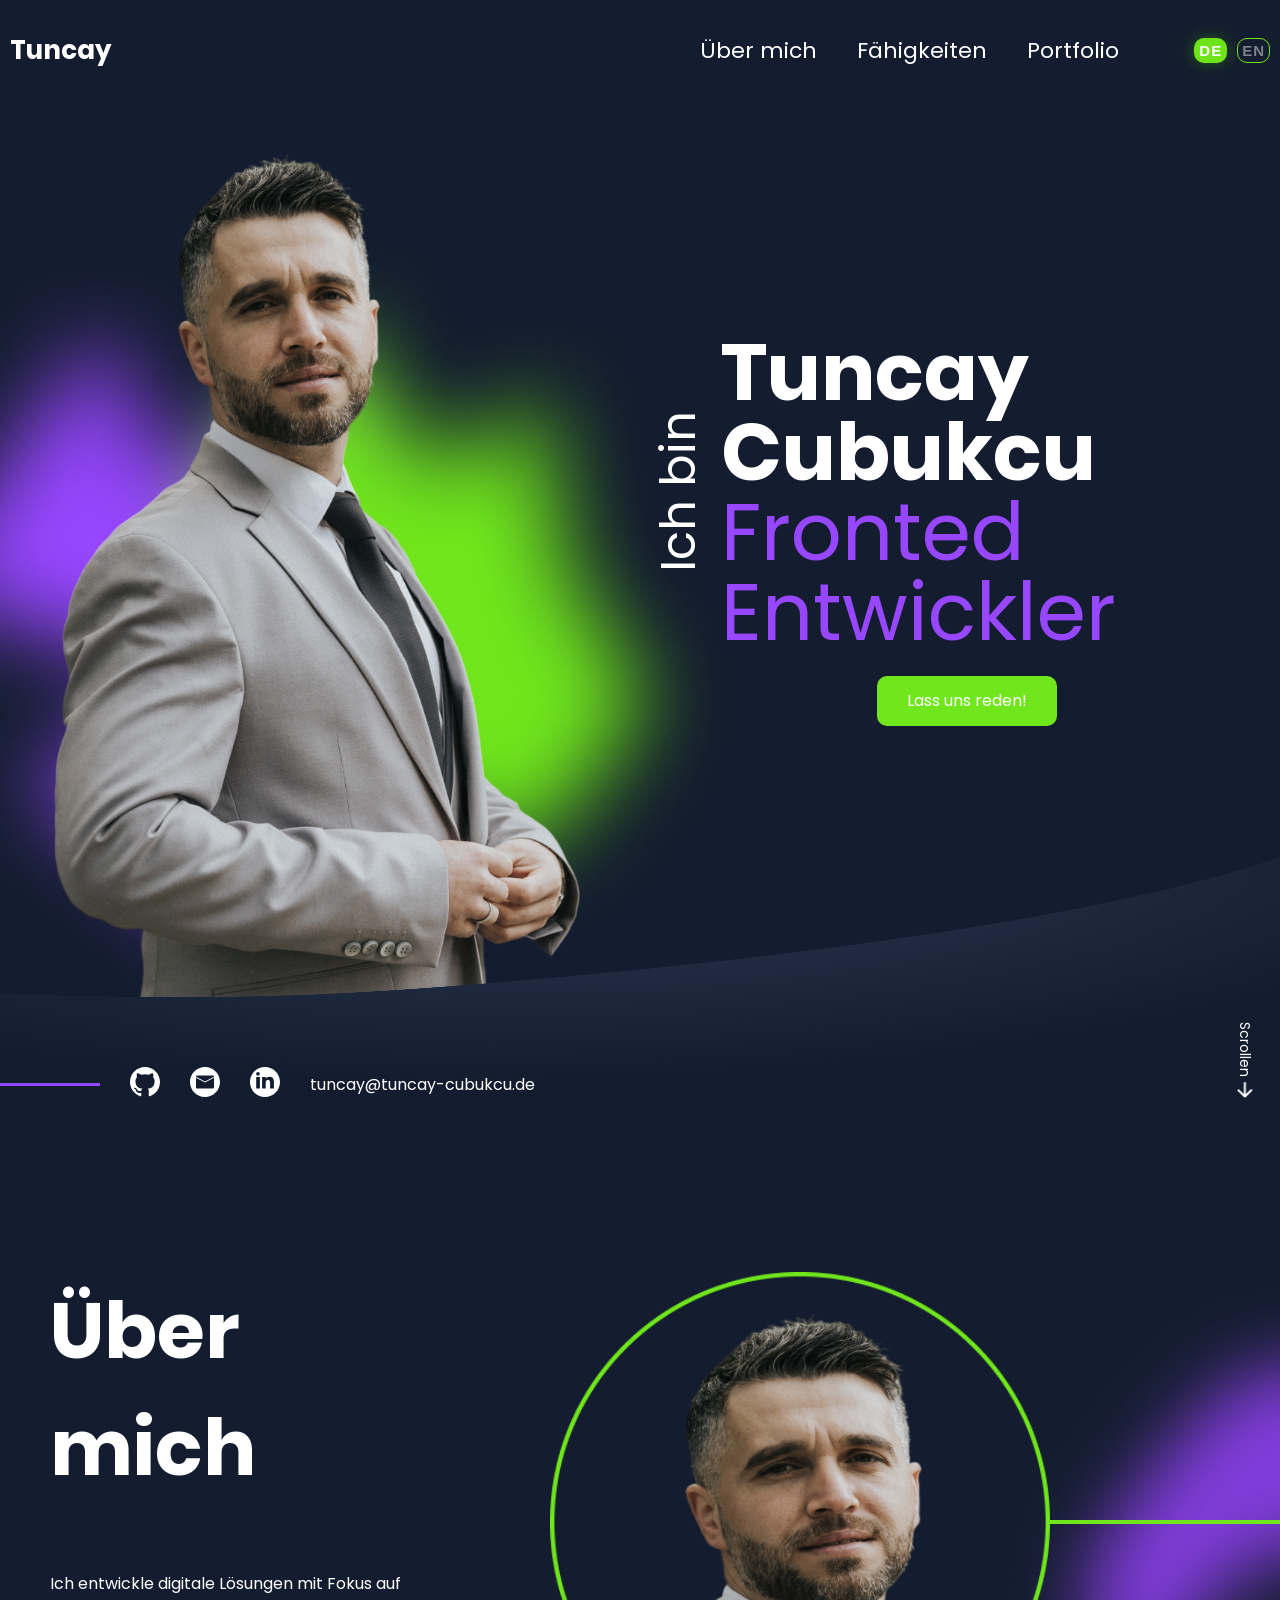
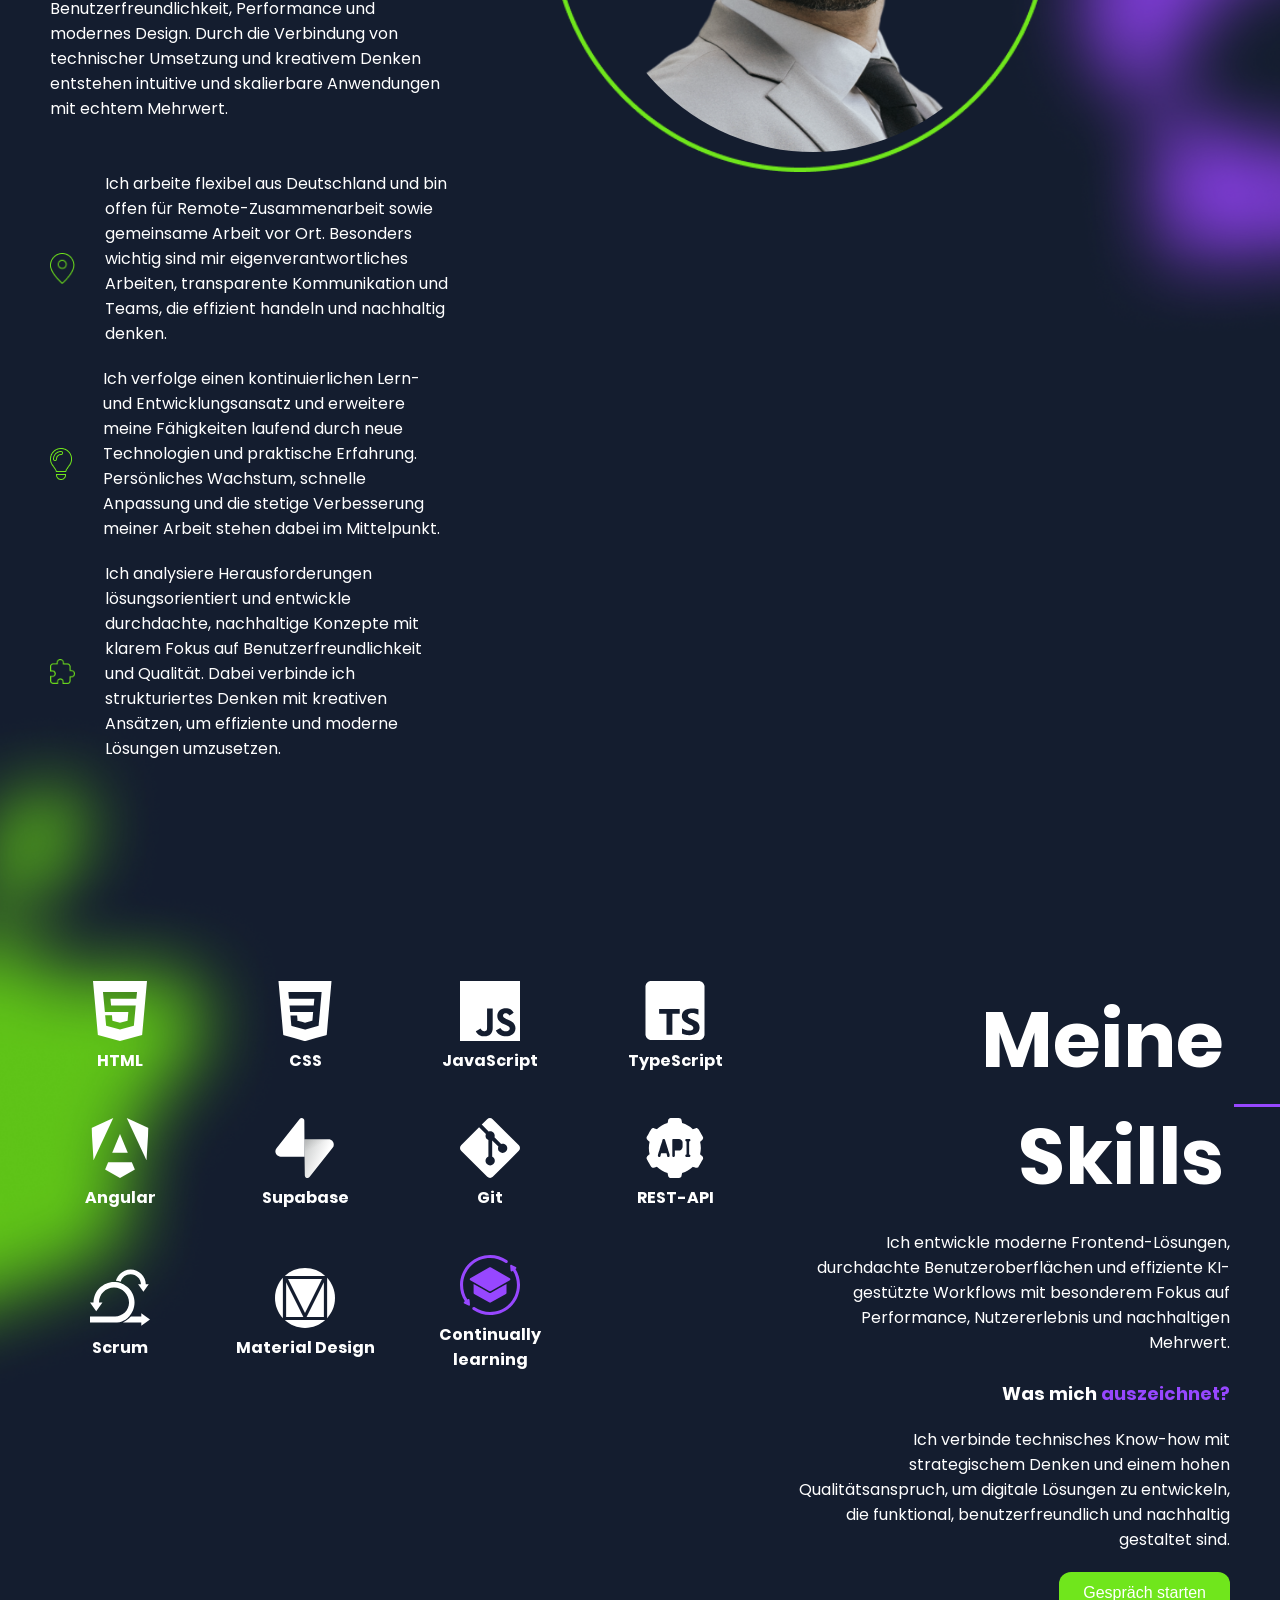
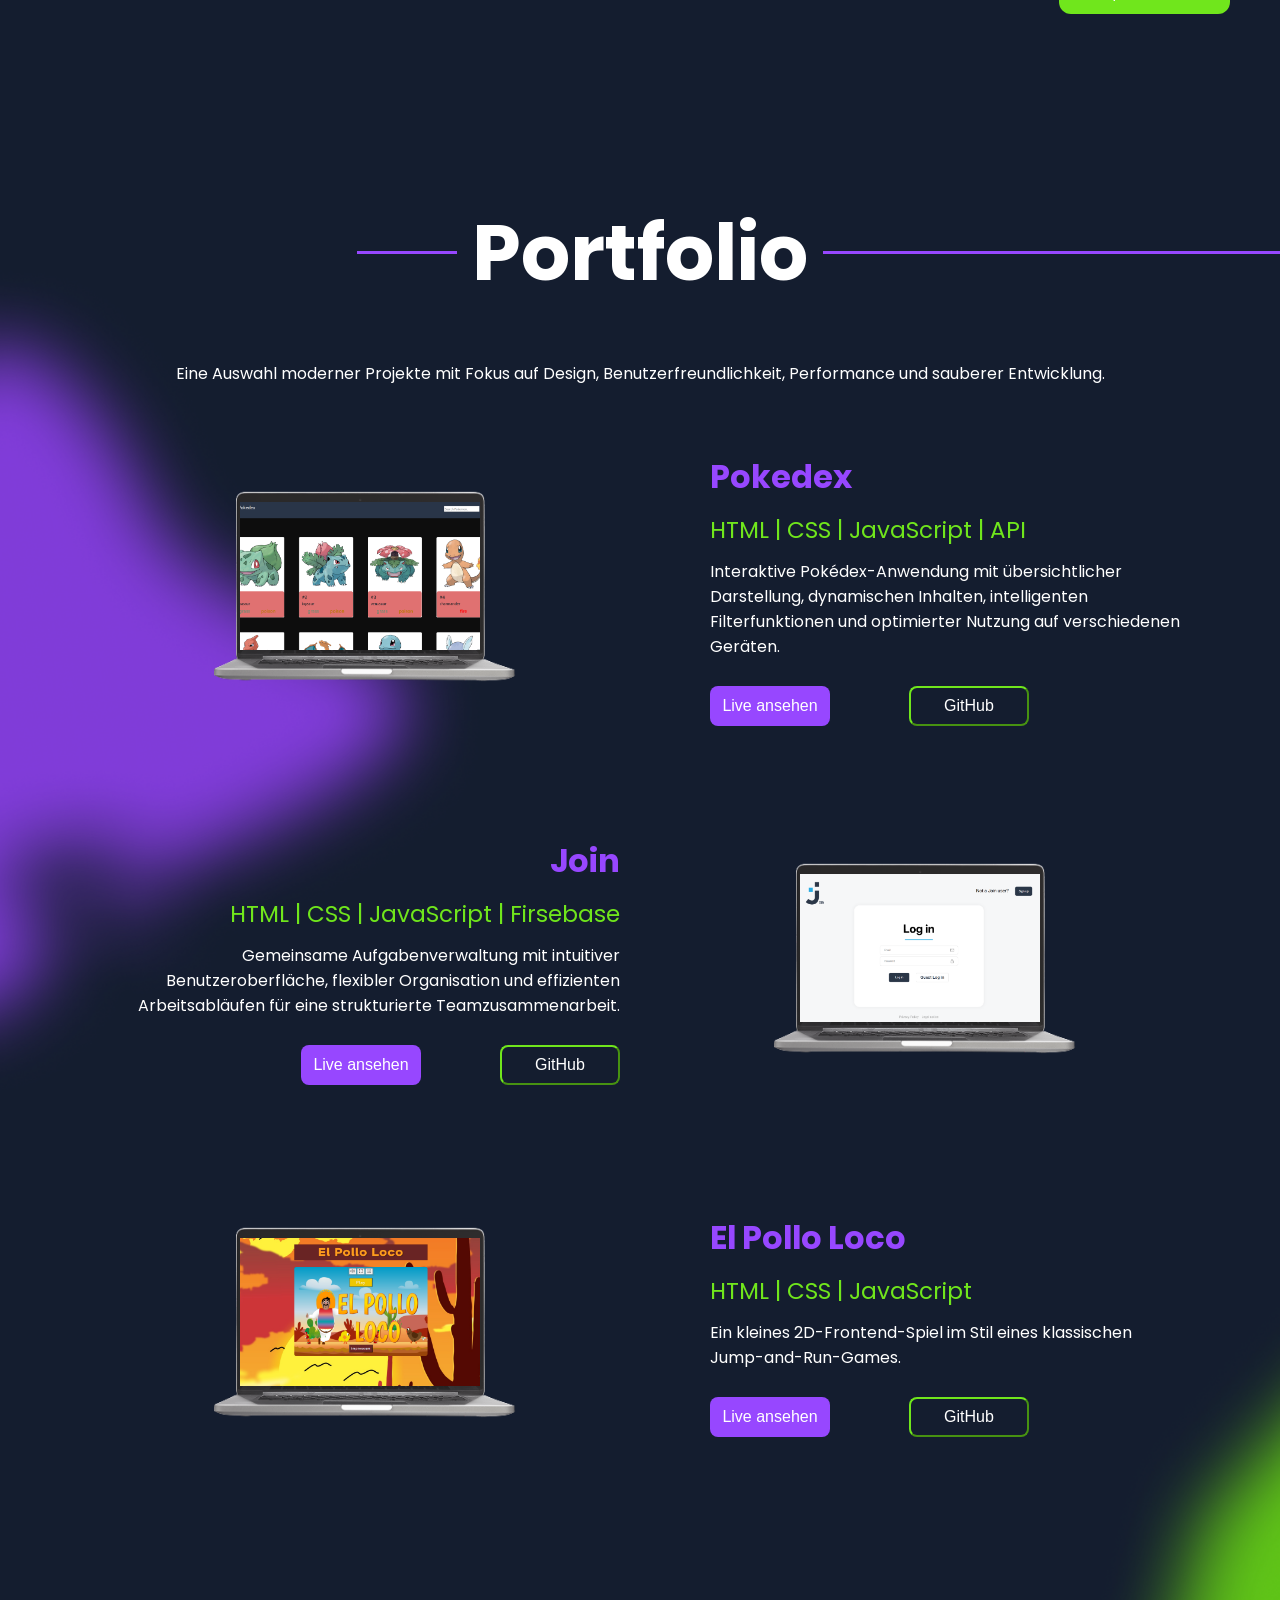
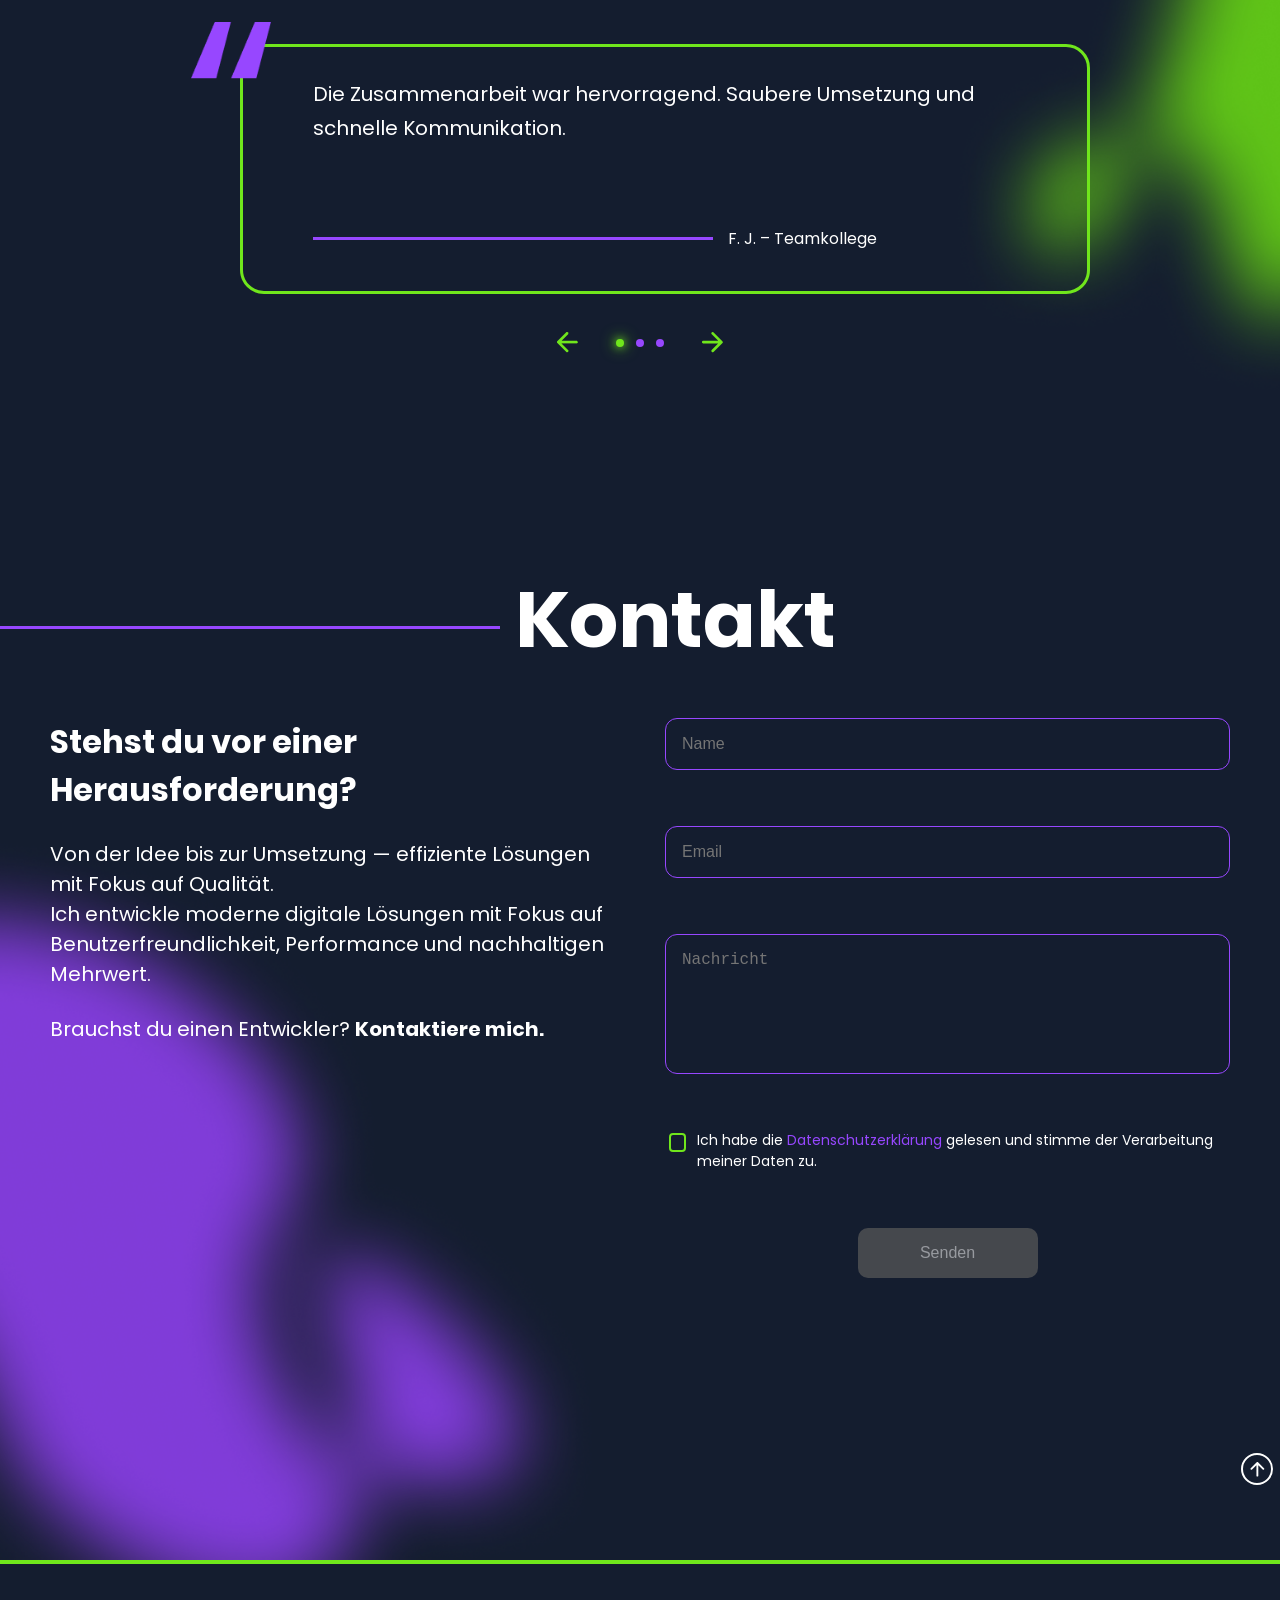
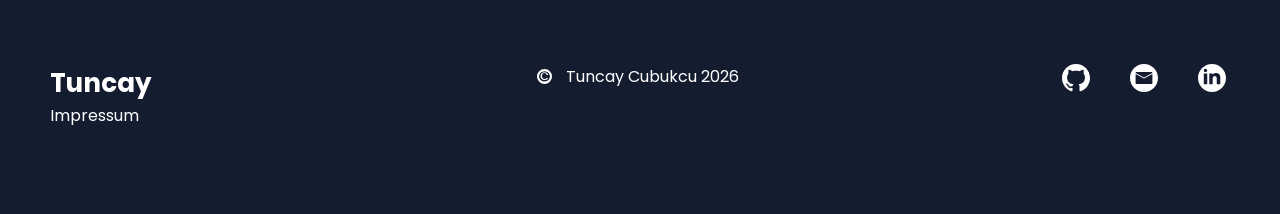
==== commit c237b6a7: "changed padding on main page" ====
--- a/index.html
+++ b/index.html
@@ -29,15 +29,16 @@
             </div>
             </nav>
         <nav class="navbar">
-            <button class="menu-toggle" id="menuToggle" onclick="openMenu()">☰</button>
+            <button class="menu-toggle" id="menuToggle" onclick="toggleMenu()">
+                <img src="./assets/icon/burger menu.svg" alt="Menu-Burger">
+            </button>
         </nav>
         <div class="mobile-menu" id="mobileMenu">
-            <button class="close-menu" id="closeMenu" onclick="closeMenu()">✕</button>
             <ul>
-                <li><a data-i18n="nav_about" href="#about" onclick="closeMenu()"></a></li>
-                <li><a data-i18n="nav_skills" href="#skills" onclick="closeMenu()"></a></li>
-                <li><a data-i18n="nav_portfolio" href="#portfolio" onclick="closeMenu()"></a></li>
-                <li><a data-i18n="nav_contact" href="#contact" onclick="closeMenu()"></a></li>
+                <li><a data-i18n="nav_about" href="#about" onclick="toggleMenu()"></a></li>
+                <li><a data-i18n="nav_skills" href="#skills" onclick="toggleMenu()"></a></li>
+                <li><a data-i18n="nav_portfolio" href="#portfolio" onclick="toggleMenu()"></a></li>
+                <li><a data-i18n="nav_contact" href="#contact" onclick="toggleMenu()"></a></li>
                 <div class="language-switcher-overlay">
                     <button class="lang-text is-active switcher-menu" onclick="setLanguage('de', this)" aria-pressed="true">DE</button>
                     <span class="lang-sep">/</span>
--- a/style.css
+++ b/style.css
@@ -1036,6 +1036,7 @@
     visibility: hidden;
     transition: all 0.3s ease;
     z-index: 9999;
+    top: 100px;
 }
 
 .mobile-menu.active {
@@ -1088,17 +1089,6 @@
     width: 50%;
     height: 3px;
     border-radius: 5px;
-}
-
-.close-menu {
-    position: absolute;
-    top: 30px;
-    right: 30px;
-    background: none;
-    border: none;
-    color: white;
-    font-size: 32px;
-    cursor: pointer;
 }
 
 .header-right a {
@@ -1191,14 +1181,6 @@
 .scroll-top img {
     width: 15px;
     height: 15px;
-}
-
-#about {
-    scroll-margin-top: 200px;
-}
-
-#skills {
-    margin-top: -20px;
 }
 
 #portfolio {
--- a/css/responsive.css
+++ b/css/responsive.css
@@ -39,7 +39,7 @@
         flex-direction: column;
         justify-content: center;
         align-items: center;
-        padding-top: 0px;
+        padding-top: 100px;
     }
 
     .third-page-right {
@@ -168,7 +168,7 @@
         justify-content: center;
         align-items: center;
         gap: 0px;
-        padding-top: 0px;
+        padding-top: 100px;
     }
 
     .width150 {
@@ -209,7 +209,7 @@
 
     .fourd-page {
         position: relative;
-        padding-top: 150px;
+        padding-top: 100px;
     }
 
     .image-wrapper::before {
@@ -403,6 +403,7 @@
 
     .five-page {
         padding: 0px 0px;
+        padding-top: 100px;
     }
 
     .checkbox-container {
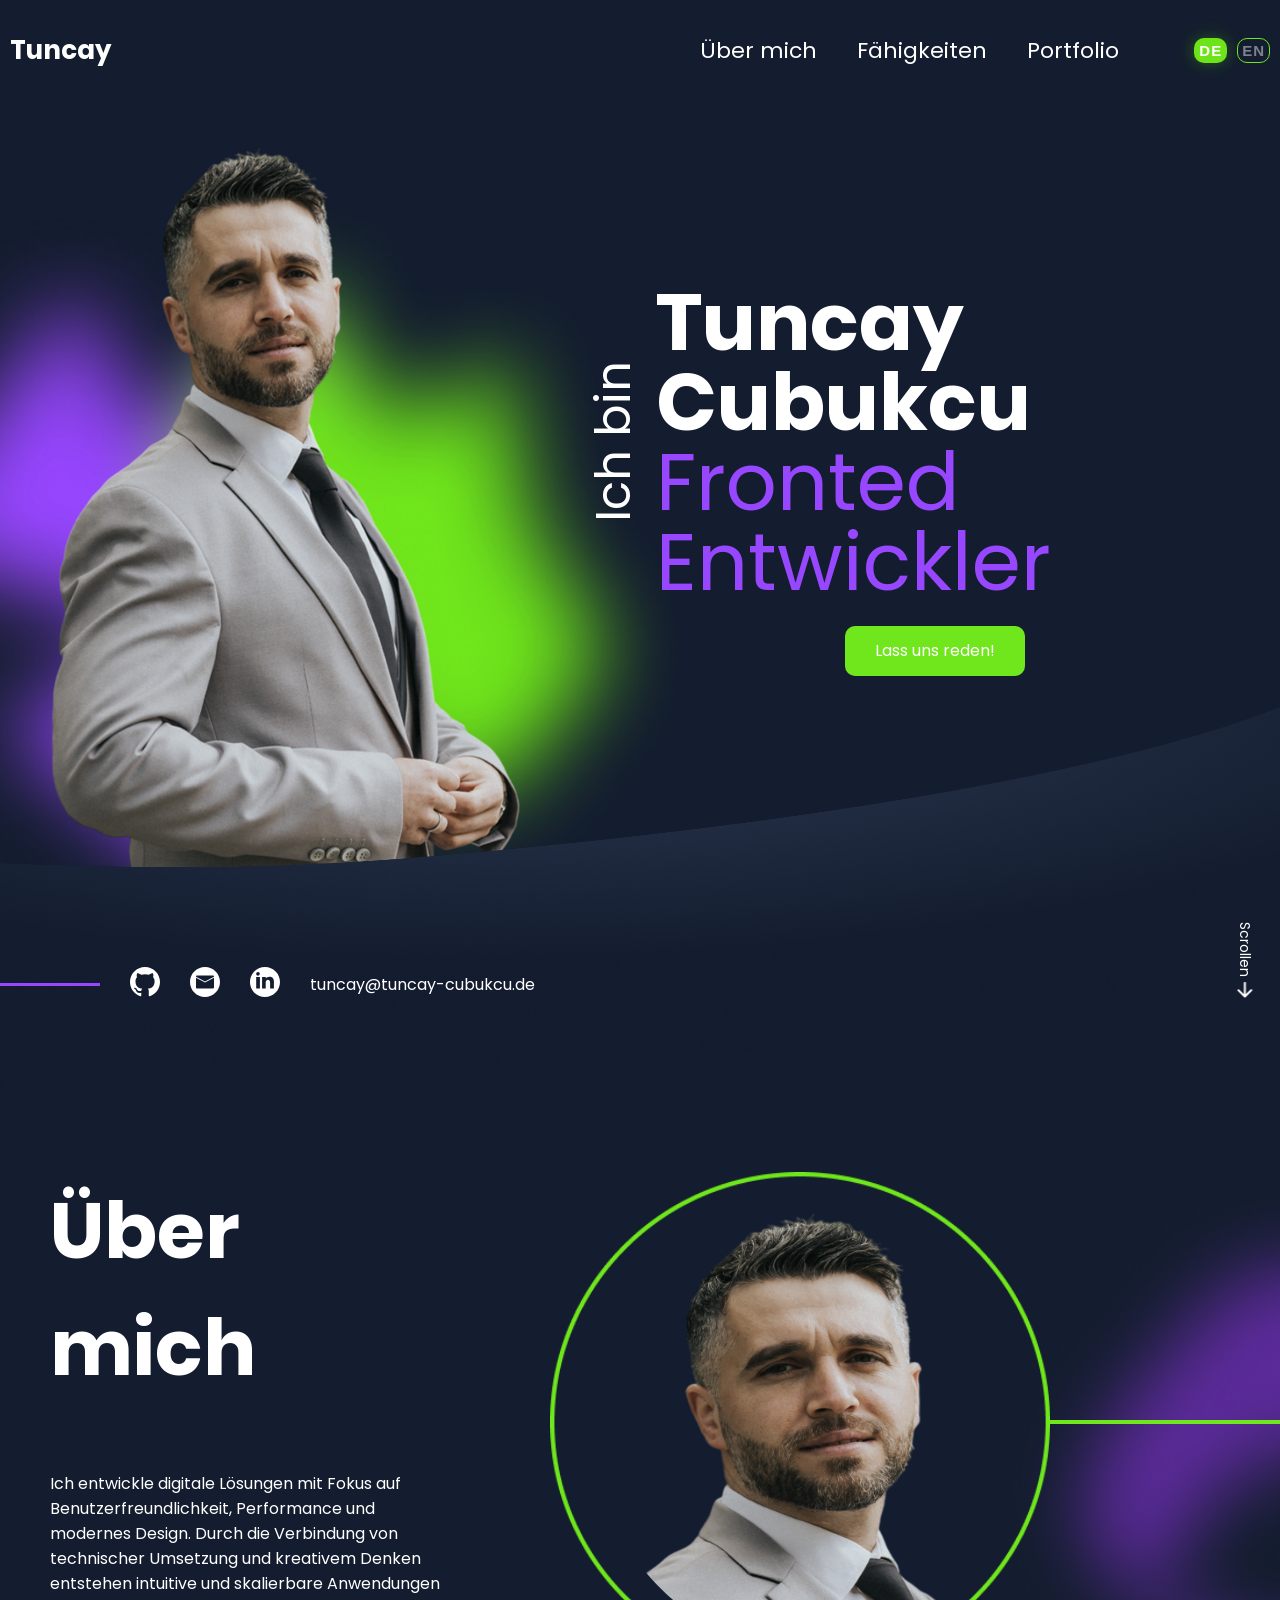
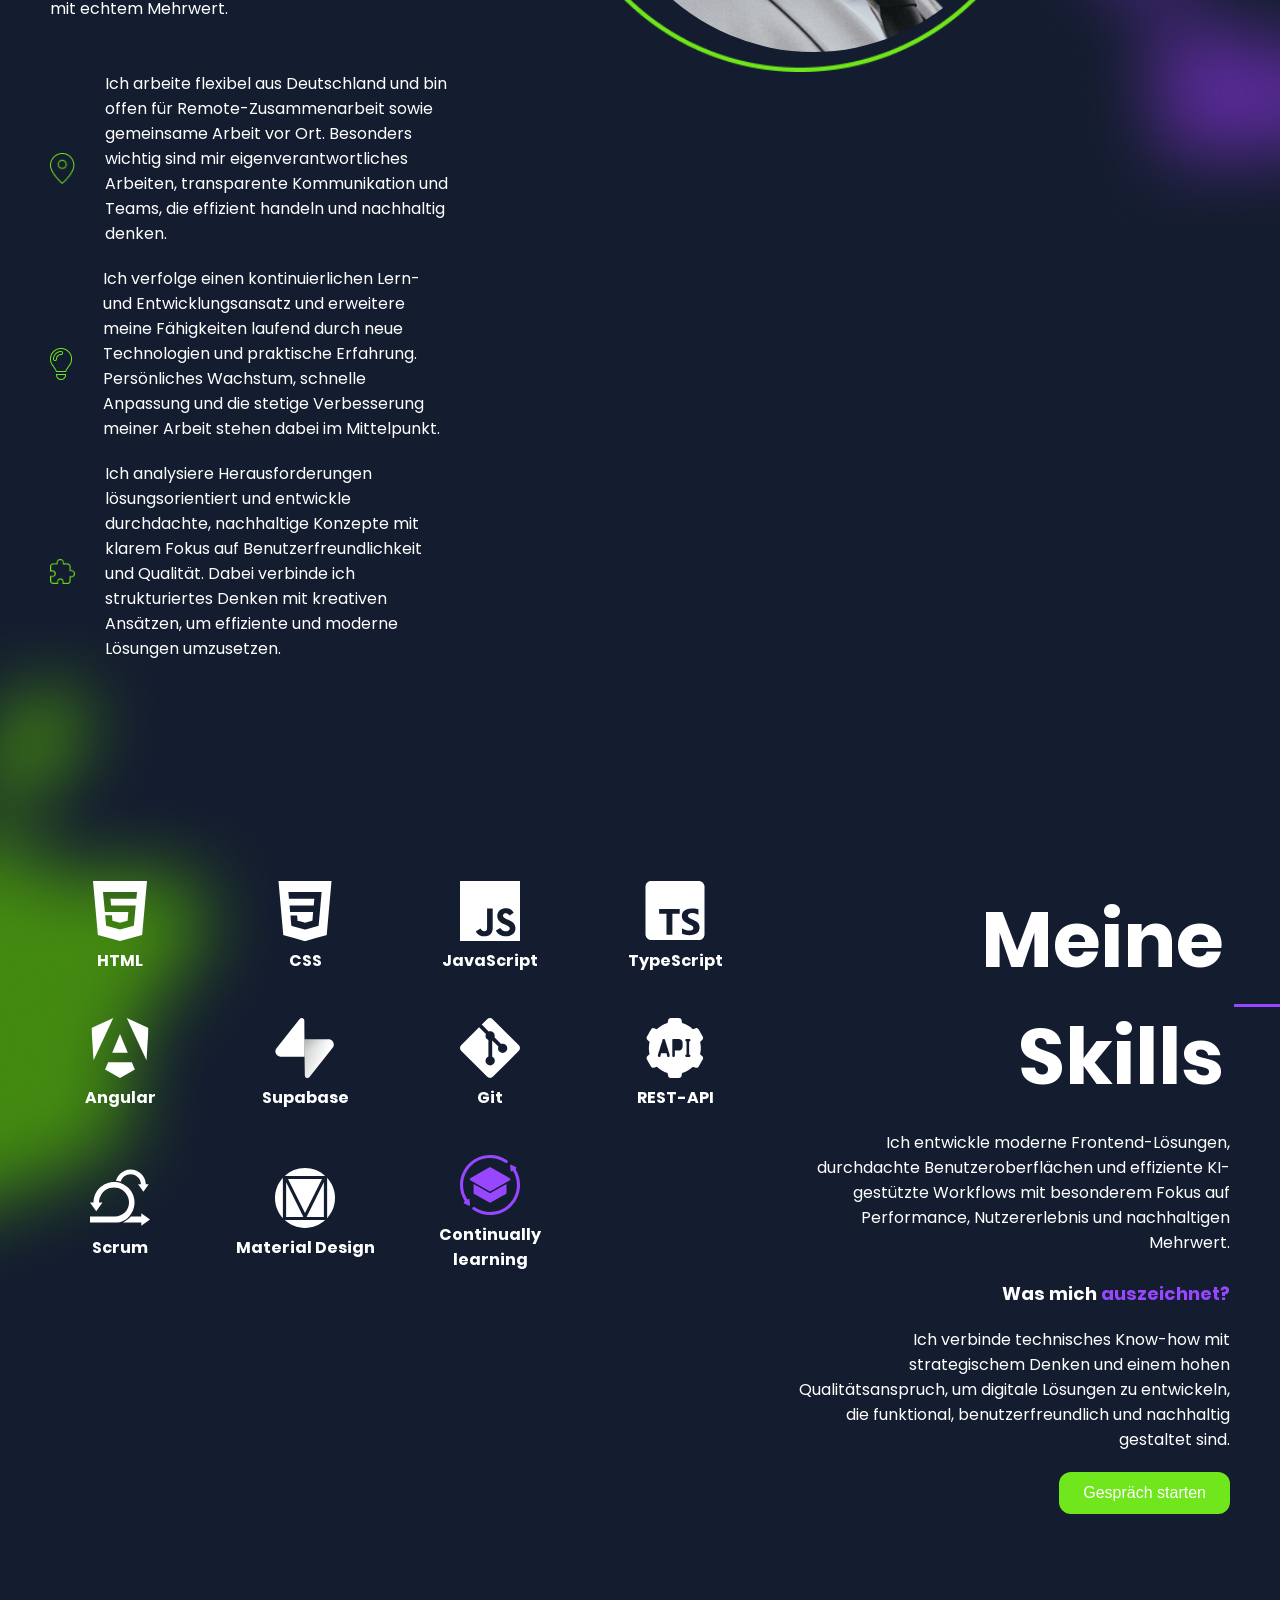
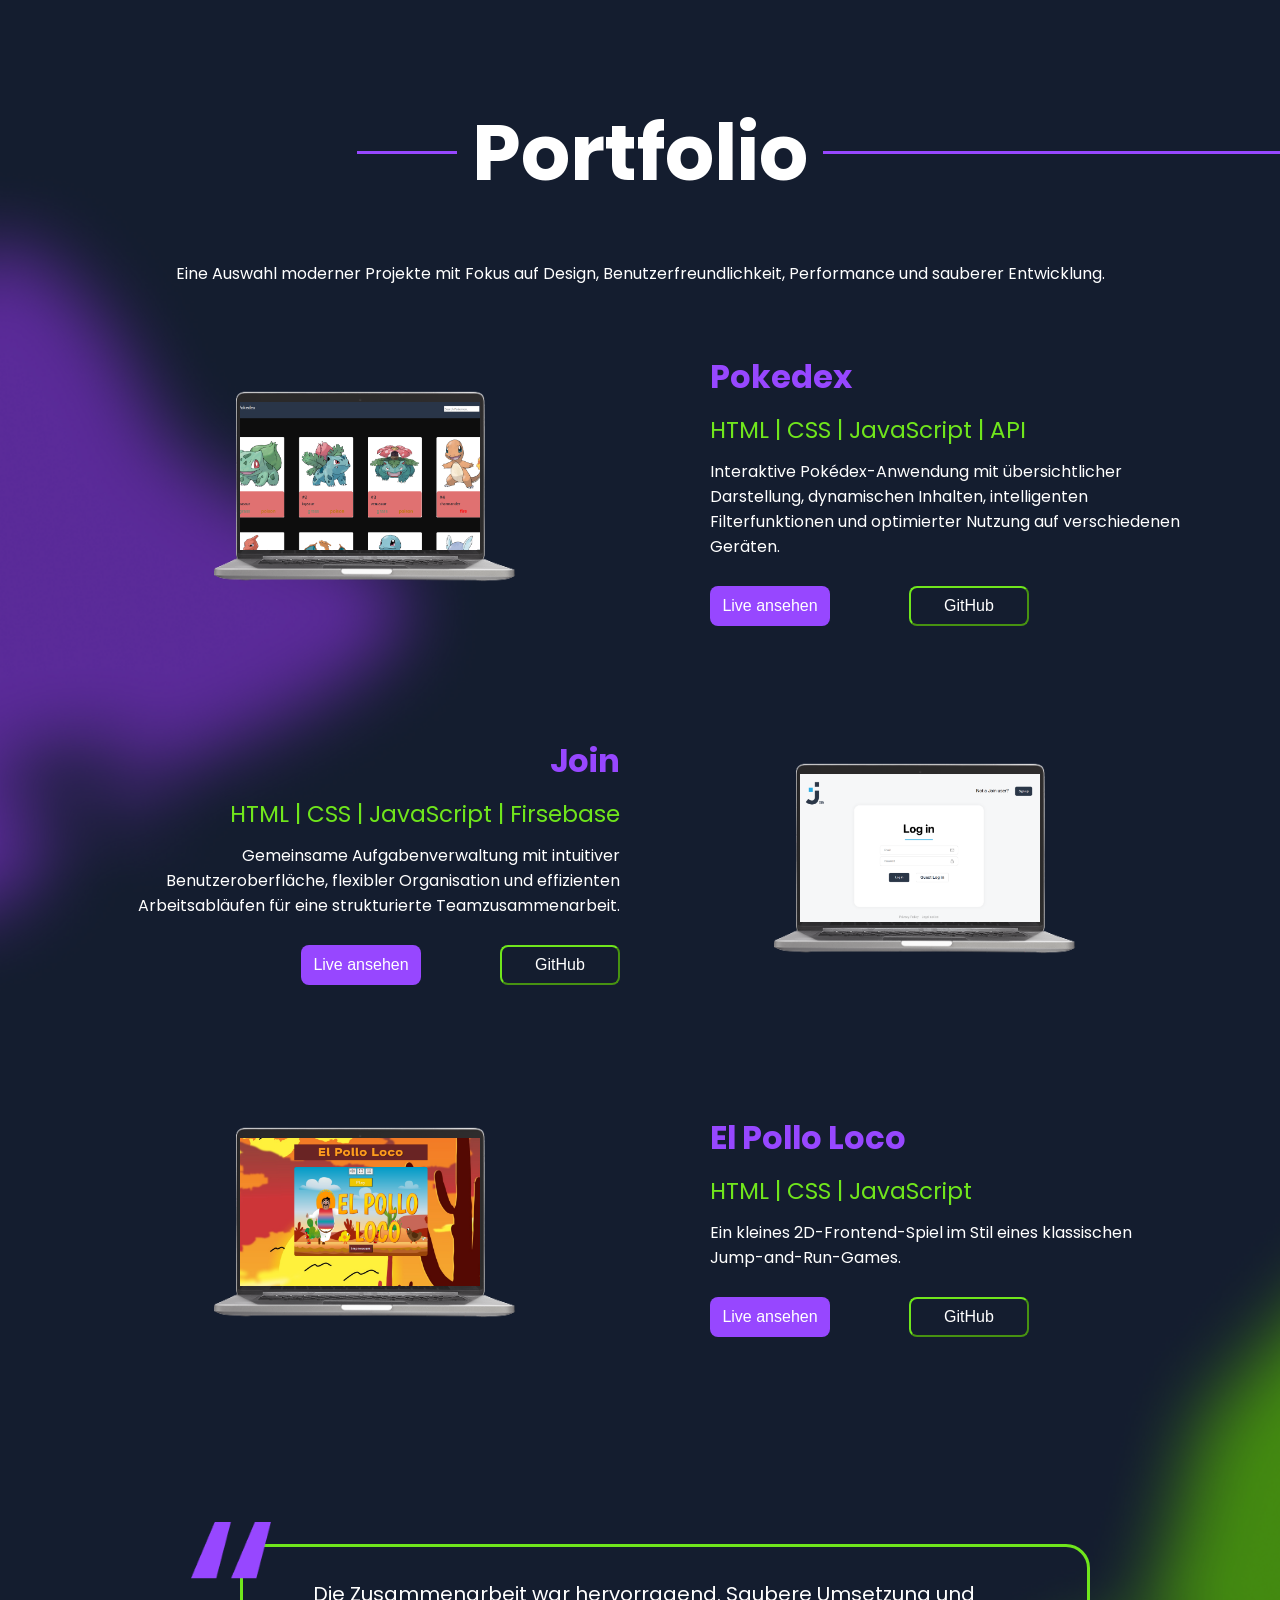
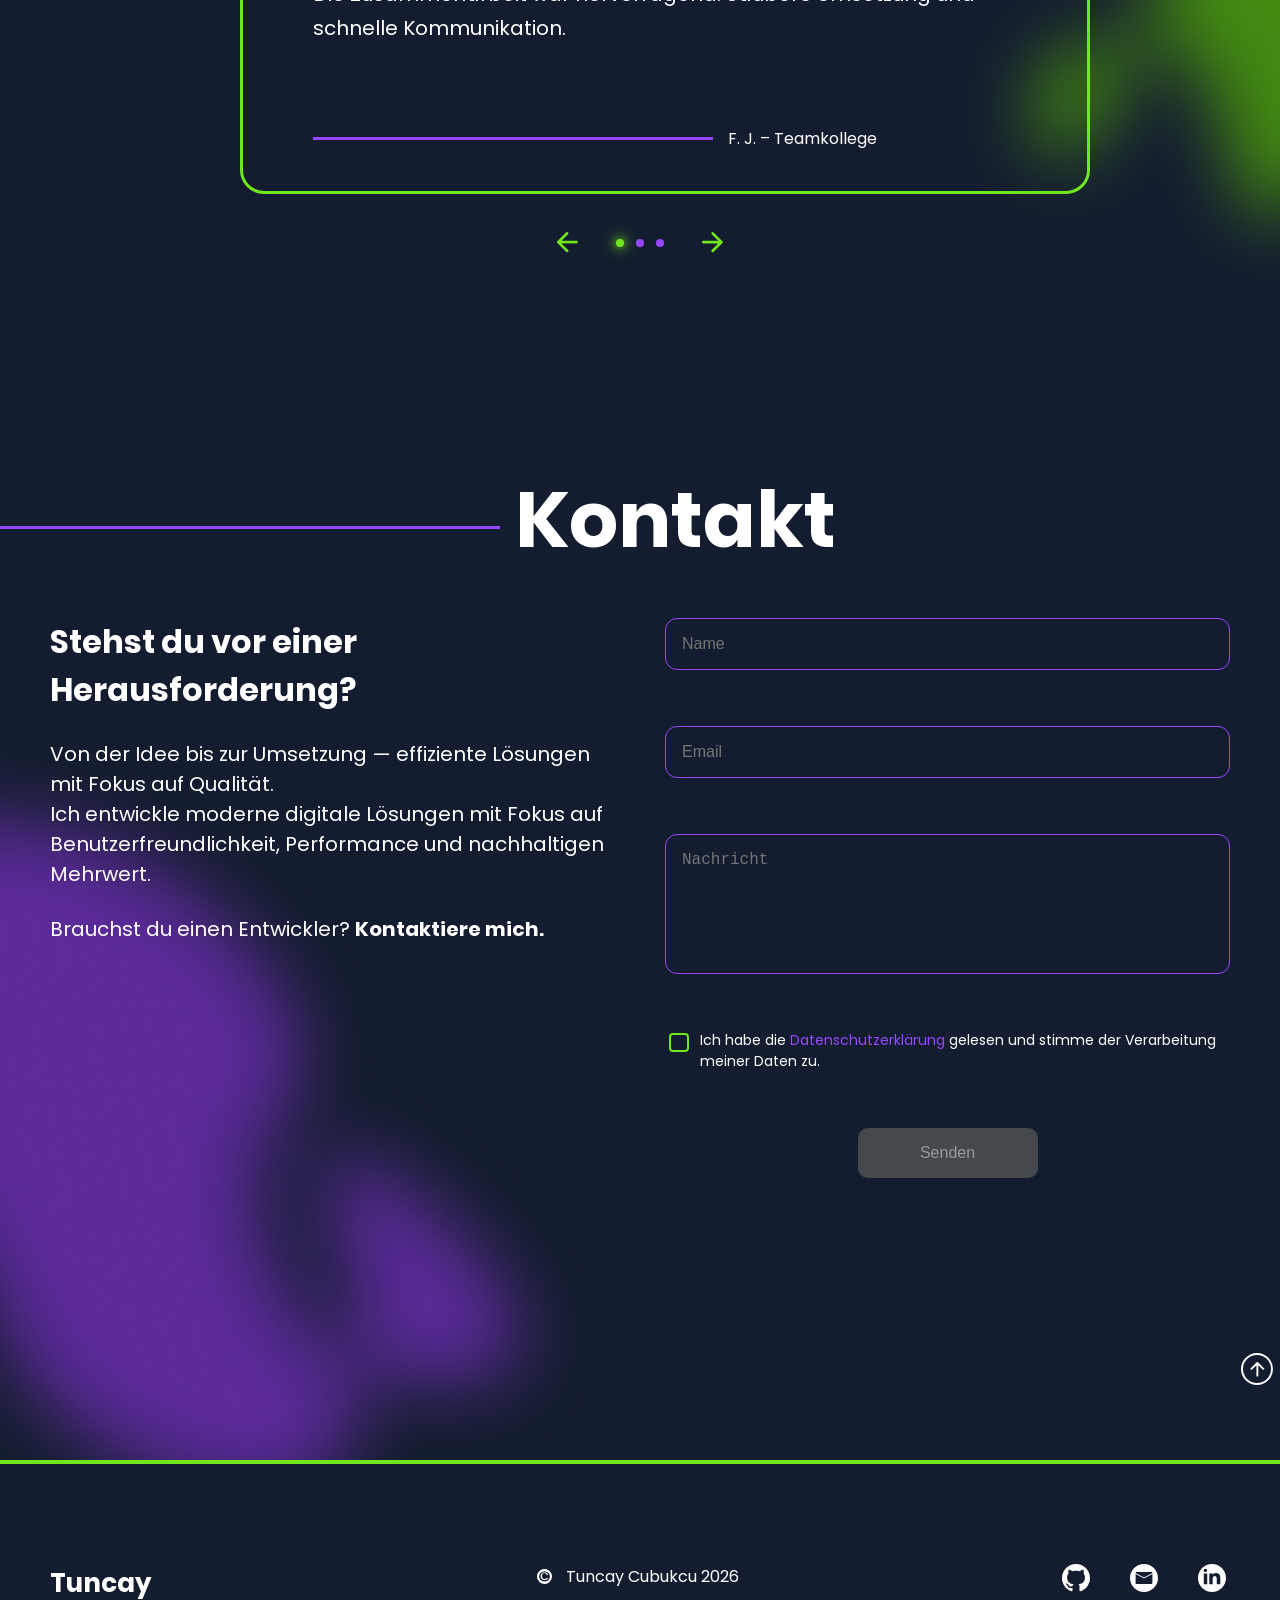
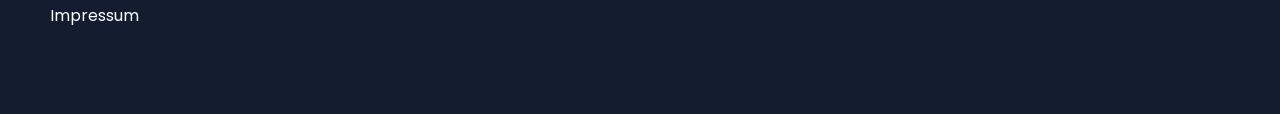
==== commit 407858b9: "craeted bubble for contonually learning icon" ====
--- a/index.html
+++ b/index.html
@@ -167,7 +167,21 @@
                             <div class="display-column no-hover tooltip-item">
                                 <img src="./assets/icon/continuer.svg" alt="Cont.-Icon">
                                 <span class="icon-span">Continually learning</span>
-                                <div class="tooltip-bubble">Aktuell lerne ich React</div>
+                                <div class="tooltip-bubble bubblel">
+                                    <p>Aktuell lerne ich React</p>
+
+                                    <div class="bubble-icons">
+                                        <div class="bubble-line">
+                                            <img src="./assets/icon/react.svg" alt="React Icon">
+                                            <span>React</span>
+                                        </div>
+
+                                        <div class="bubble-line">
+                                            <img src="./assets/icon/Logo.svg" alt="Vue Icon">
+                                            <span>Vue.js</span>
+                                        </div>
+                                    </div>
+                                </div>
                             </div>
                         </section>
                         <section class="third-page-right">
--- a/style.css
+++ b/style.css
@@ -150,7 +150,8 @@
     transform: translateX(-50%);
     width: 100%;
     height: 100%;
-    filter: brightness(85%);
+    filter: brightness(60%);
+    object-fit: fill;
 }
 
 .background-shadow{
@@ -246,8 +247,8 @@
     position: absolute;
     top: 50%;
     left: 50%;
-    width: 140%;
-    height: 140%;
+    width: clamp(300px, 90vw, 850px);
+    height: clamp(300px, 90vw, 850px);
     transform: translate(-50%, -50%);
     background: url("./assets/img/Photo shadows.png") no-repeat center;
     background-size: contain;
@@ -260,7 +261,7 @@
     position: relative;
     z-index: 10;
     left: 0px;
-    height: 900px;
+    height: 800px;
 }
 
 .display {
@@ -353,7 +354,7 @@
     background: url("./assets/icon/Vector.png") no-repeat center bottom;
     background-size: 100% 100%;
     z-index: 99;
-    height: 350px;
+    height: 400px;
 }
 
 .line,
@@ -448,6 +449,10 @@
     display: flex;
     gap: 100px;
     padding-top: 10px;
+}
+
+#about {
+    scroll-margin-top: 140px;
 }
 
 .about-img {
@@ -1409,15 +1414,16 @@
 
 .tooltip-bubble { 
     position: absolute; 
-    bottom: 100%; left: 50%;
+    bottom: 100%; 
+    left: 50%;
     transform: translateX(-50%) translateY(10px); 
     background: #ffffff; 
     color: #000; 
     padding: 6px 10px; 
     border-radius: 8px; 
     font-size: 16px; 
-    height: 75px; 
-    width: 150px; 
+    height: 100px; 
+    width: 200px; 
     white-space: normal; 
     opacity: 1; 
     visibility: hidden; 
@@ -1444,6 +1450,36 @@
     border-top: 10px solid #ffffff;
 }
 
+.tooltip-bubble img {
+    width: 24px;
+    filter: brightness(0);
+    height: 24px;
+}
+
+.bubble-icons {
+    display: flex;
+    justify-content: center;
+    align-items: center;
+    gap: 4px;
+}
+
+.bubblel {
+    display: flex;
+    flex-direction: column;
+    gap: 12px;
+}
+
+.bubble-line {
+    display: flex;
+    flex-direction: column;
+    align-items: center;
+    gap: 4px;
+}
+
+.checkbox-design {
+    flex-shrink: 0;
+}
+
 .display_re {
     display: none;
 }
--- a/css/responsive.css
+++ b/css/responsive.css
@@ -17,19 +17,12 @@
         margin-bottom: 0px;
     }
 
-    .image-wrapper::before {
-        top: -180px;
-        left: 50%;
-        width: clamp(100%, 70vw, 180%);
-        height: 150%;
-    }
-
     .button {
         width: 150px;
     }
 
     .first-page::after {
-        bottom: clamp(245px, 30vw, 350px);
+        bottom: clamp(250px, 30vw, 375px);
     }
 }
 
@@ -211,11 +204,6 @@
         position: relative;
         padding-top: 100px;
     }
-
-    .image-wrapper::before {
-        top: -90px;
-        height: 120%;
-    }
 }
 
 @media (max-width: 750px) {
@@ -377,7 +365,7 @@
 
     .front-image {
         left: 0px;
-        height: 500px;
+        height: 450px;
         left: 50%;
         transform: translateX(-50%);
     }
@@ -437,7 +425,7 @@
     }
 
     .button {
-        width: 124px;
+        width: 150px;
     }
 
     .gap30 {
@@ -475,5 +463,9 @@
     .back-button {
         display: block;
     }
-}
-
+
+    .first-page::after {
+        bottom: clamp(230px, 25vw, 350px);
+    }
+}
+
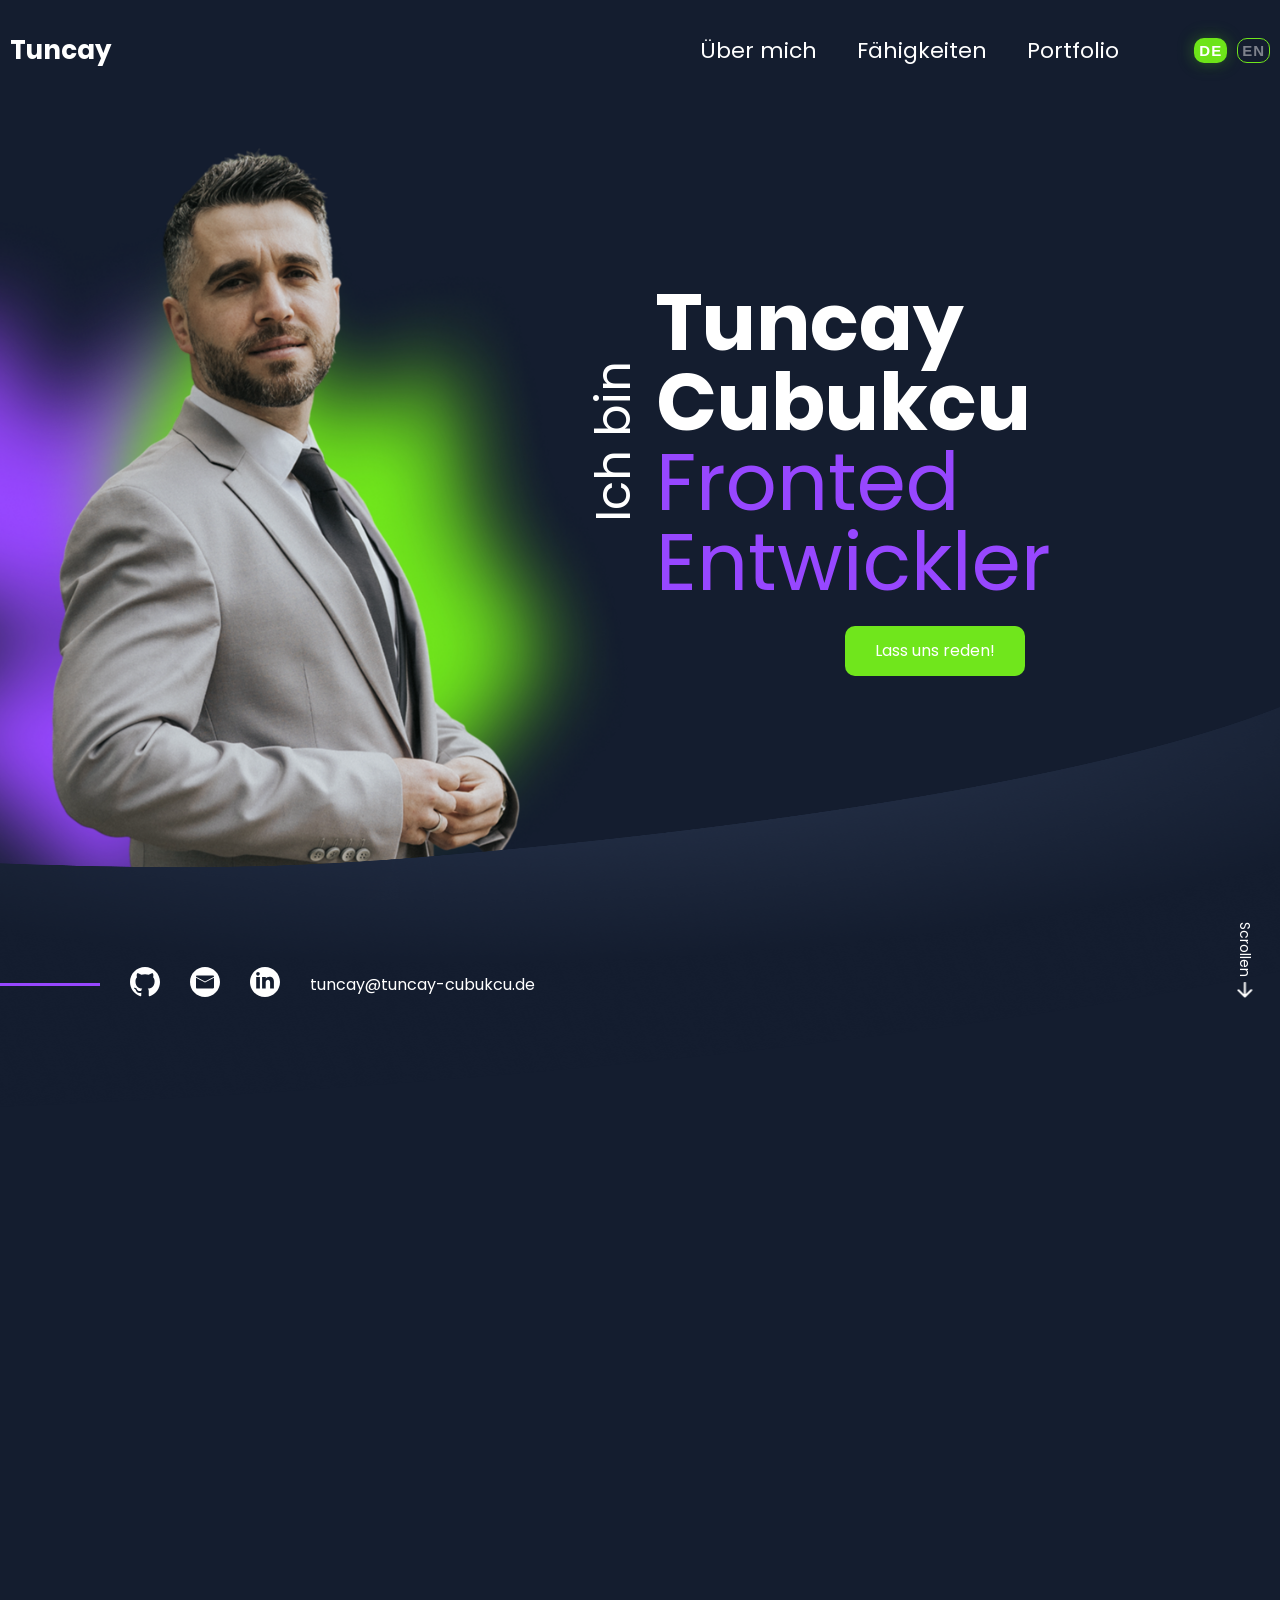
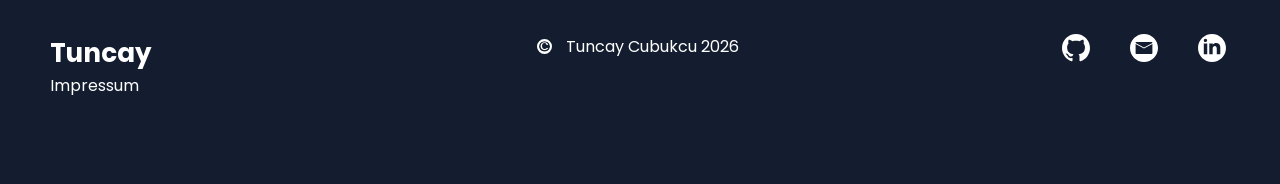
==== commit 15d38963: "fixed contact form" ====
--- a/index.html
+++ b/index.html
@@ -312,11 +312,11 @@
                         </div>
                         <div class="contact-right">
                             <form class="contact-form" id="contactForm" novalidate>
-                                <input id="name" type="text" placeholder="Name" oninput="validateForm()" required>
+                                <input id="name" type="text" placeholder="Name" oninput="validateName(this)" required>
                                 <span id="nameError" class="error-message"></span>
-                                <input id="email" type="email" placeholder="Email" oninput="validateForm()" required>
+                                <input id="email" type="email" placeholder="Email" oninput="validateEmail(this)" required>
                                 <span id="emailError" class="error-message"></span>
-                                <textarea id="message" data-i18n-placeholder="message_placeholder" placeholder="Nachricht" oninput="validateForm()" required></textarea>
+                                <textarea id="message" data-i18n-placeholder="message_placeholder" placeholder="Nachricht" oninput="validateMessage(this)" required></textarea>
                                 <span id="messageError" class="error-message"></span>
                                 <div class="checkbox-container white">
                                     <input type="checkbox" class="checkbox-design" id="privacy" required onchange="validateForm()" aria-label="Datenschutzerklärung zustimmen" title="Datenschutzerklärung zustimmen">
--- a/style.css
+++ b/style.css
@@ -27,6 +27,17 @@
 
 body.no-scroll {
     overflow: hidden;
+}
+
+section {
+    opacity: 0;
+    transform: translateY(40px);
+    transition: all 0.6s ease;
+}
+
+section.show {
+    opacity: 1;
+    transform: translateY(0);
 }
 
 .page-wrapper {
@@ -246,11 +257,11 @@
     content: "";
     position: absolute;
     top: 50%;
-    left: 50%;
-    width: clamp(300px, 90vw, 850px);
+    left: 30%;
+    width: clamp(300px, 99vw, 950px);
     height: clamp(300px, 90vw, 850px);
     transform: translate(-50%, -50%);
-    background: url("./assets/img/Photo shadows.png") no-repeat center;
+    background: url("./assets/img/Photo\ shadows\ \(2\).png") no-repeat center;
     background-size: contain;
     z-index: 0;
     pointer-events: none;
@@ -448,7 +459,7 @@
     align-items: flex-start;
     display: flex;
     gap: 100px;
-    padding-top: 10px;
+    padding-top: 80px;
 }
 
 #about {
@@ -479,12 +490,12 @@
 
 .potrait-img {
     position: absolute;
-    top: 51%;
-    left: 36%;
+    top: 55%;
+    left: 34%;
     transform: translate(-50%, -50%);
     border-radius: 50%;
-    width: 60%;
-    height: 90%;
+    width: 58%;
+    height: 86%;
     z-index: 1;
 }
 
@@ -697,6 +708,7 @@
     height: 40px;
     width: 120px;
     border-radius: 8px ;
+     border: 2px solid #70E61C;
 }
 
 .border-none {
@@ -979,30 +991,6 @@
 
 .mail-link:hover {
     text-decoration: underline;
-}
-
-.back-home-btn img {
-    width: 32px;
-    height: 32px;
-    object-fit: contain;
-}
-
-.back-home-btn {
-    position: absolute;
-    top: 30px;
-    right: 30px;
-    width: 60px;
-    height: 60px;
-    display: flex;
-    justify-content: center;
-    align-items: center;
-    background: #9747FF;
-    border-radius: 50%;
-    transition: 0.3s;
-}
-
-.back-home-btn:hover {
-    transform: scale(1.1);
 }
 
 .privacy-main {
--- a/css/responsive.css
+++ b/css/responsive.css
@@ -161,7 +161,7 @@
         justify-content: center;
         align-items: center;
         gap: 0px;
-        padding-top: 100px;
+        padding-top: 50px;
     }
 
     .width150 {
@@ -351,6 +351,11 @@
 }
 
 @media (max-width: 700px) {
+    .pages-img {
+        object-fit: cover;
+        object-position: center;
+    }
+
     .contact-left, .contact-right {
         width: 95%;
     }
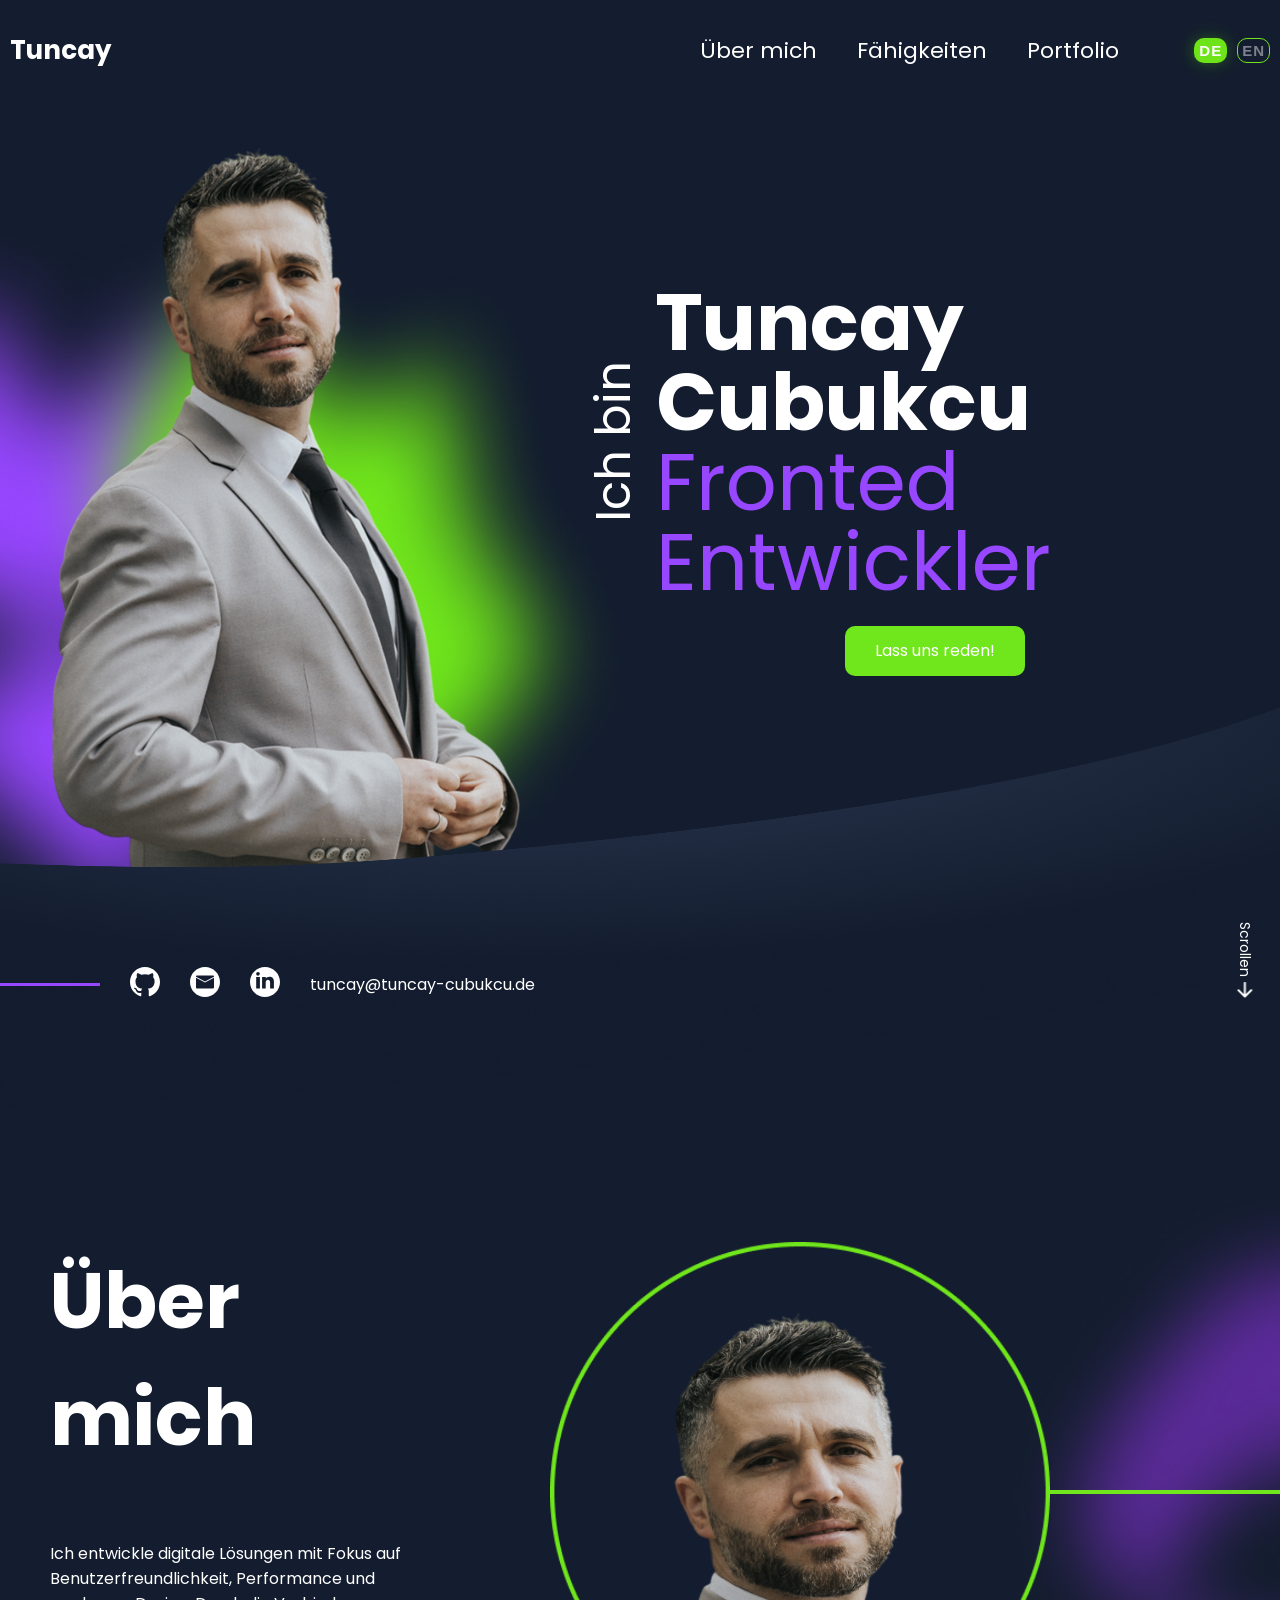
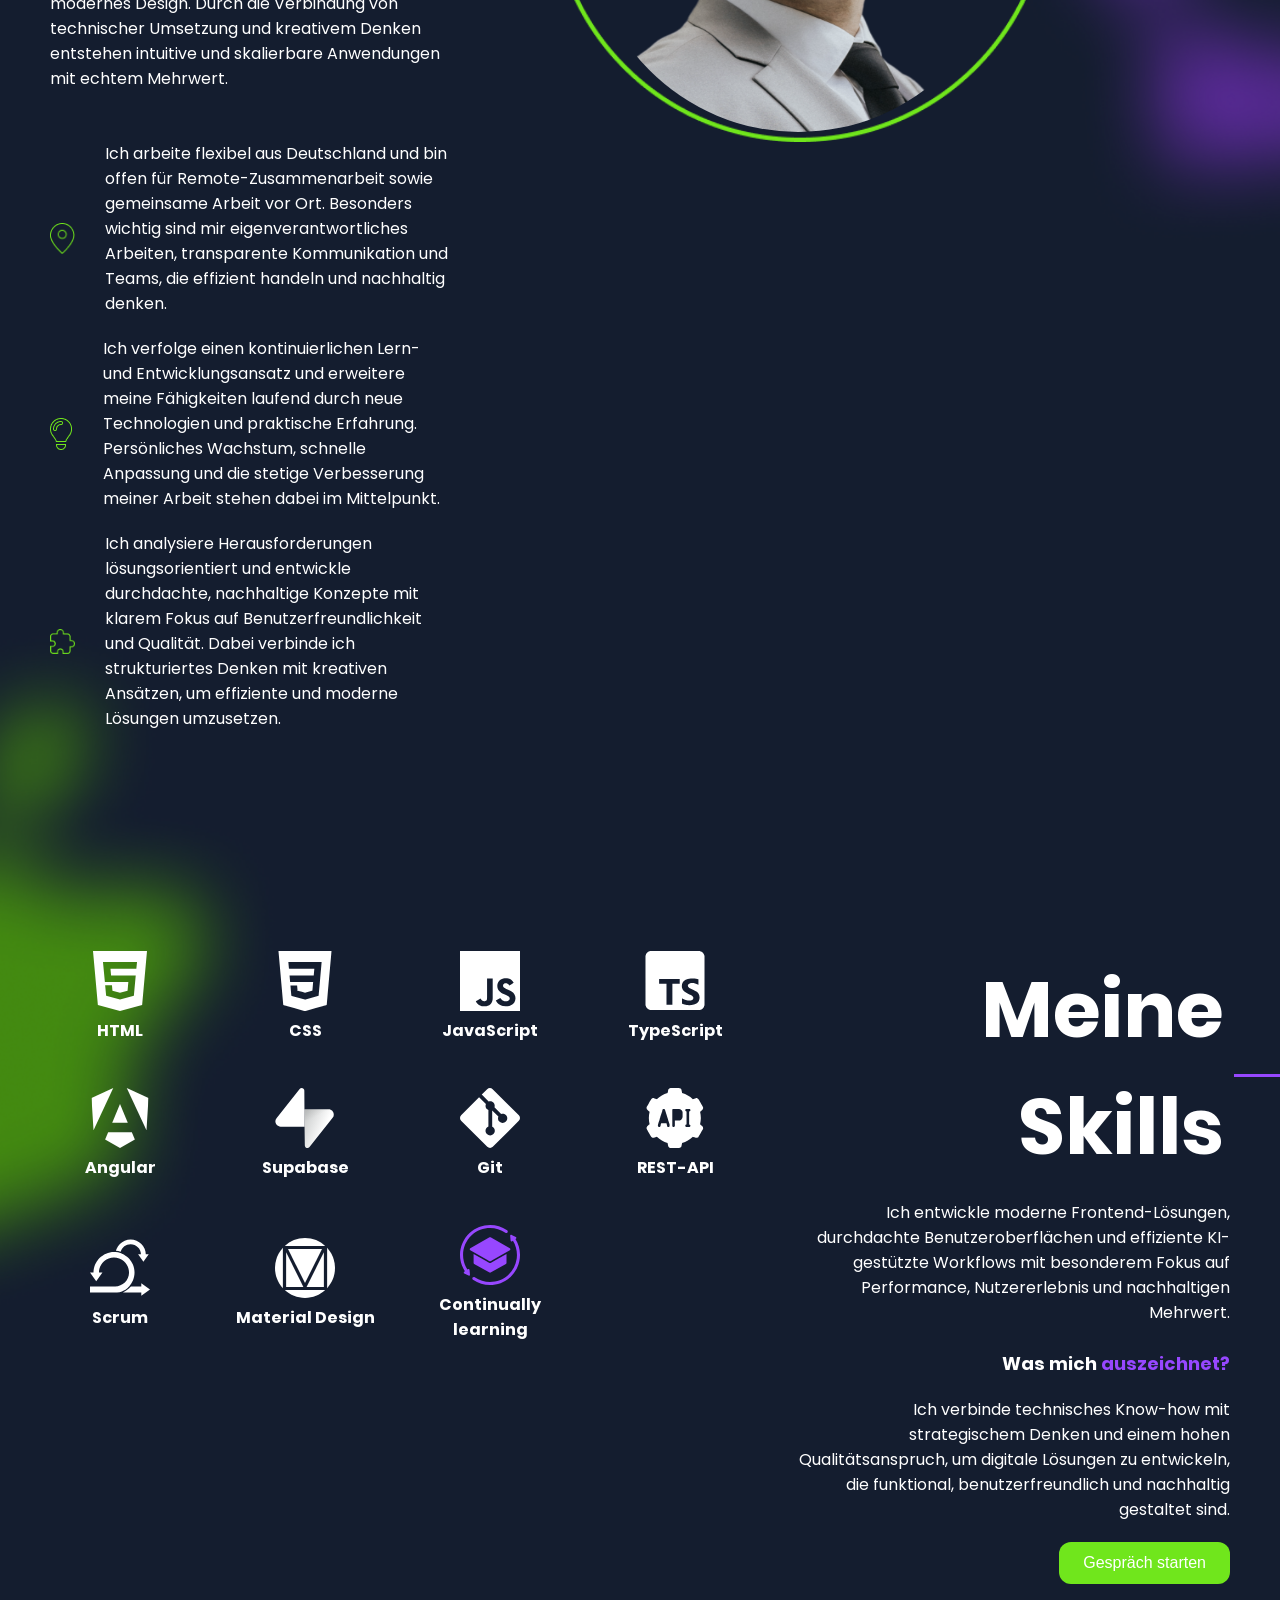
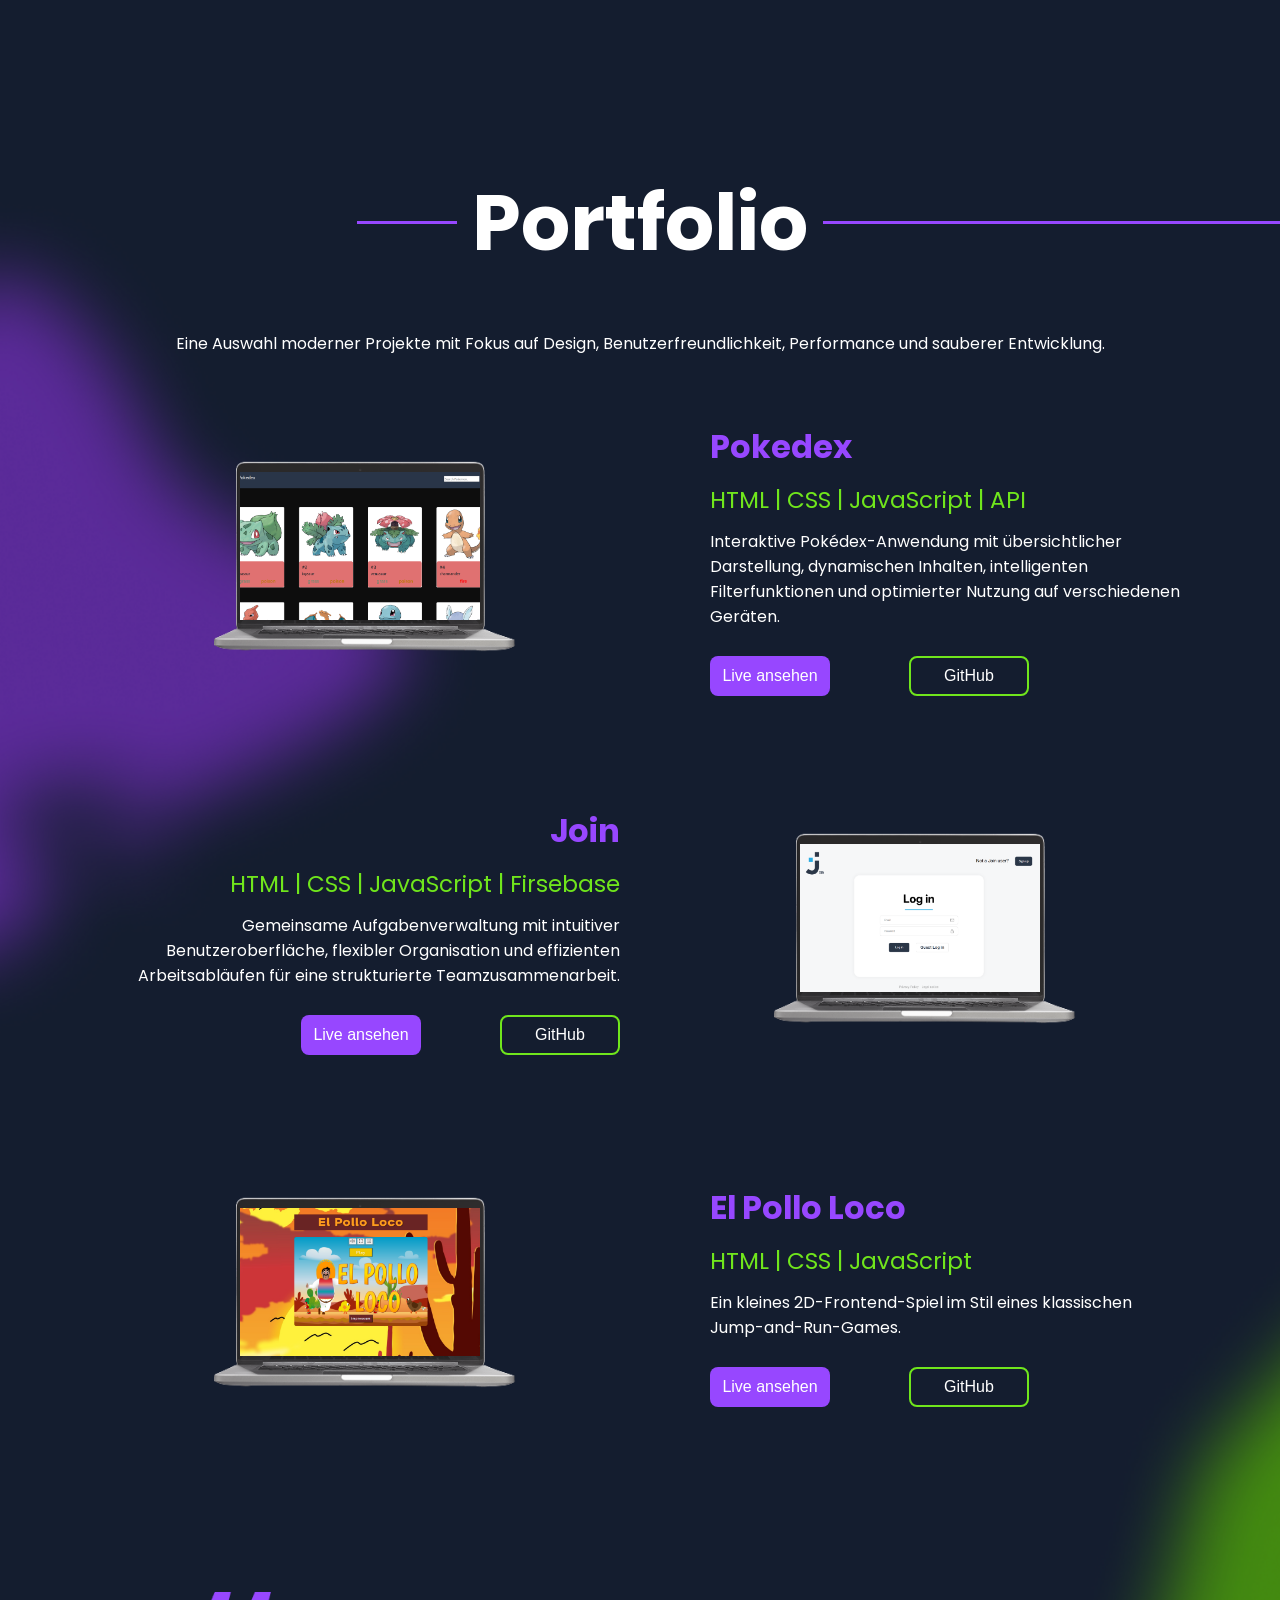
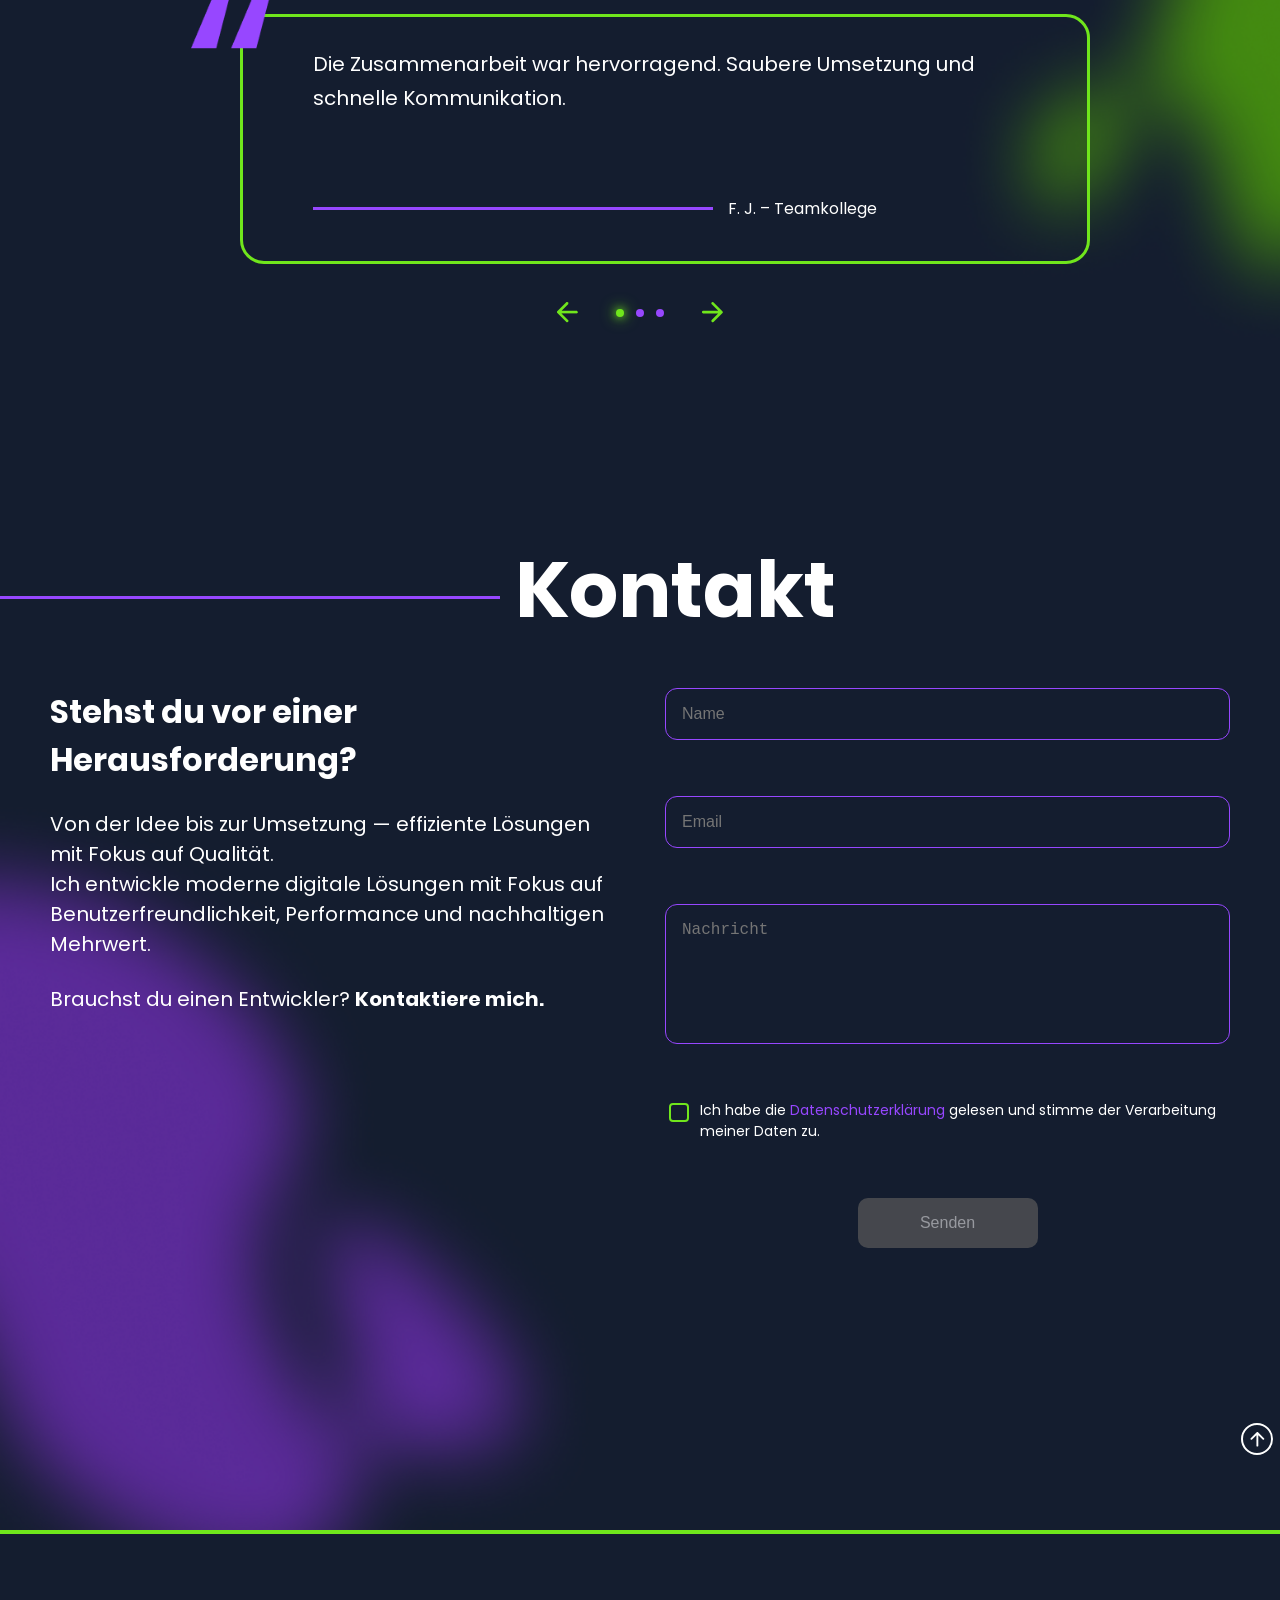
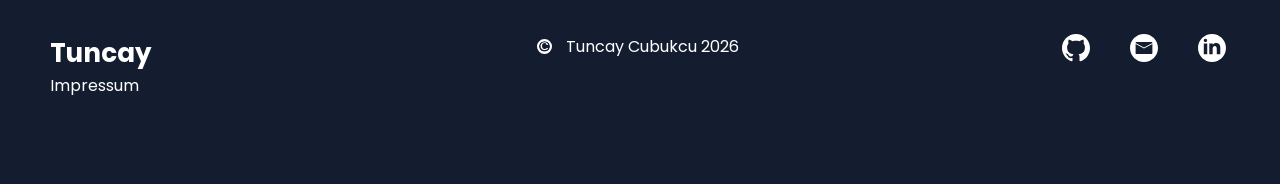
==== commit 9a6fe55c: "fixed functions and classes css" ====
--- a/index.html
+++ b/index.html
@@ -53,7 +53,7 @@
     <main id="main">
         <div class="layout-first">
             <section>
-                <section id="main" class="first-page">
+                <section id="main" class="first-page reveal">
                     <section class="first-content">
                         <div class="image-wrapper">
                             <img class="my-image front-image" src="./assets/about/potrait.png" alt="background-img">
@@ -95,7 +95,7 @@
             <section id="next-section" class="next-pages">
                  <img class="pages-img" src="./assets/img/Shadows.png" alt="background-images">
                  <div class="layout-page">
-                    <section id="about" class="second-page">
+                    <section id="about" class="second-page reveal">
                         <section>
                             <h1 class="headline white" data-i18n="about_me"></h1>
                             <div class="display-flex">
@@ -122,7 +122,7 @@
                             </div>
                         </section>
                     </section>
-                    <section id="skills" class="third-page">
+                    <section id="skills" class="third-page reveal">
                         <section class="image-container">
                             <div class="display-column">
                                 <img src="./assets/icon/html14.Icons.svg" alt="HTML-Icon">
@@ -168,7 +168,7 @@
                                 <img src="./assets/icon/continuer.svg" alt="Cont.-Icon">
                                 <span class="icon-span">Continually learning</span>
                                 <div class="tooltip-bubble bubblel">
-                                    <p>Aktuell lerne ich React</p>
+                                    <p data-i18n="actual-learning"></p>
 
                                     <div class="bubble-icons">
                                         <div class="bubble-line">
@@ -184,7 +184,7 @@
                                 </div>
                             </div>
                         </section>
-                        <section class="third-page-right">
+                        <section class="third-page-right reveal">
                             <div class="skills-container">
                                 <h1 class="white skills" data-i18n="my-skills"></h1>
                                 <div class="line skills-line"></div>
@@ -203,7 +203,7 @@
                             </div>
                         </section>
                     </section>
-                <section id="portfolio" class="fourd-page white">
+                <section id="portfolio" class="fourd-page reveal white">
                     <div class="text-align-center">
                         <div class="grid padding-bt">
                             <div class="line-one"></div>
@@ -294,7 +294,7 @@
                 </div>
 
                 </section>
-                <section id="contact" class="five-page">
+                <section id="contact" class="five-page reveal">
                     <div class="display-flex-start margin-left25">
                         <div class="line width"></div>
                         <h1 class="white pd-right20" data-i18n="contact_title"></h1>
--- a/style.css
+++ b/style.css
@@ -29,13 +29,14 @@
     overflow: hidden;
 }
 
-section {
+.reveal {
     opacity: 0;
-    transform: translateY(40px);
+    transform: translateY(60px);
     transition: all 0.6s ease;
-}
-
-section.show {
+    will-change: transform, opacity;
+}
+
+.reveal.show {
     opacity: 1;
     transform: translateY(0);
 }
@@ -438,7 +439,6 @@
     right: 0;
     bottom: 35px;
     margin-right: 25px;
-
 }
 
 .text {
@@ -463,7 +463,7 @@
 }
 
 #about {
-    scroll-margin-top: 140px;
+    scroll-margin-top: 100px;
 }
 
 .about-img {
